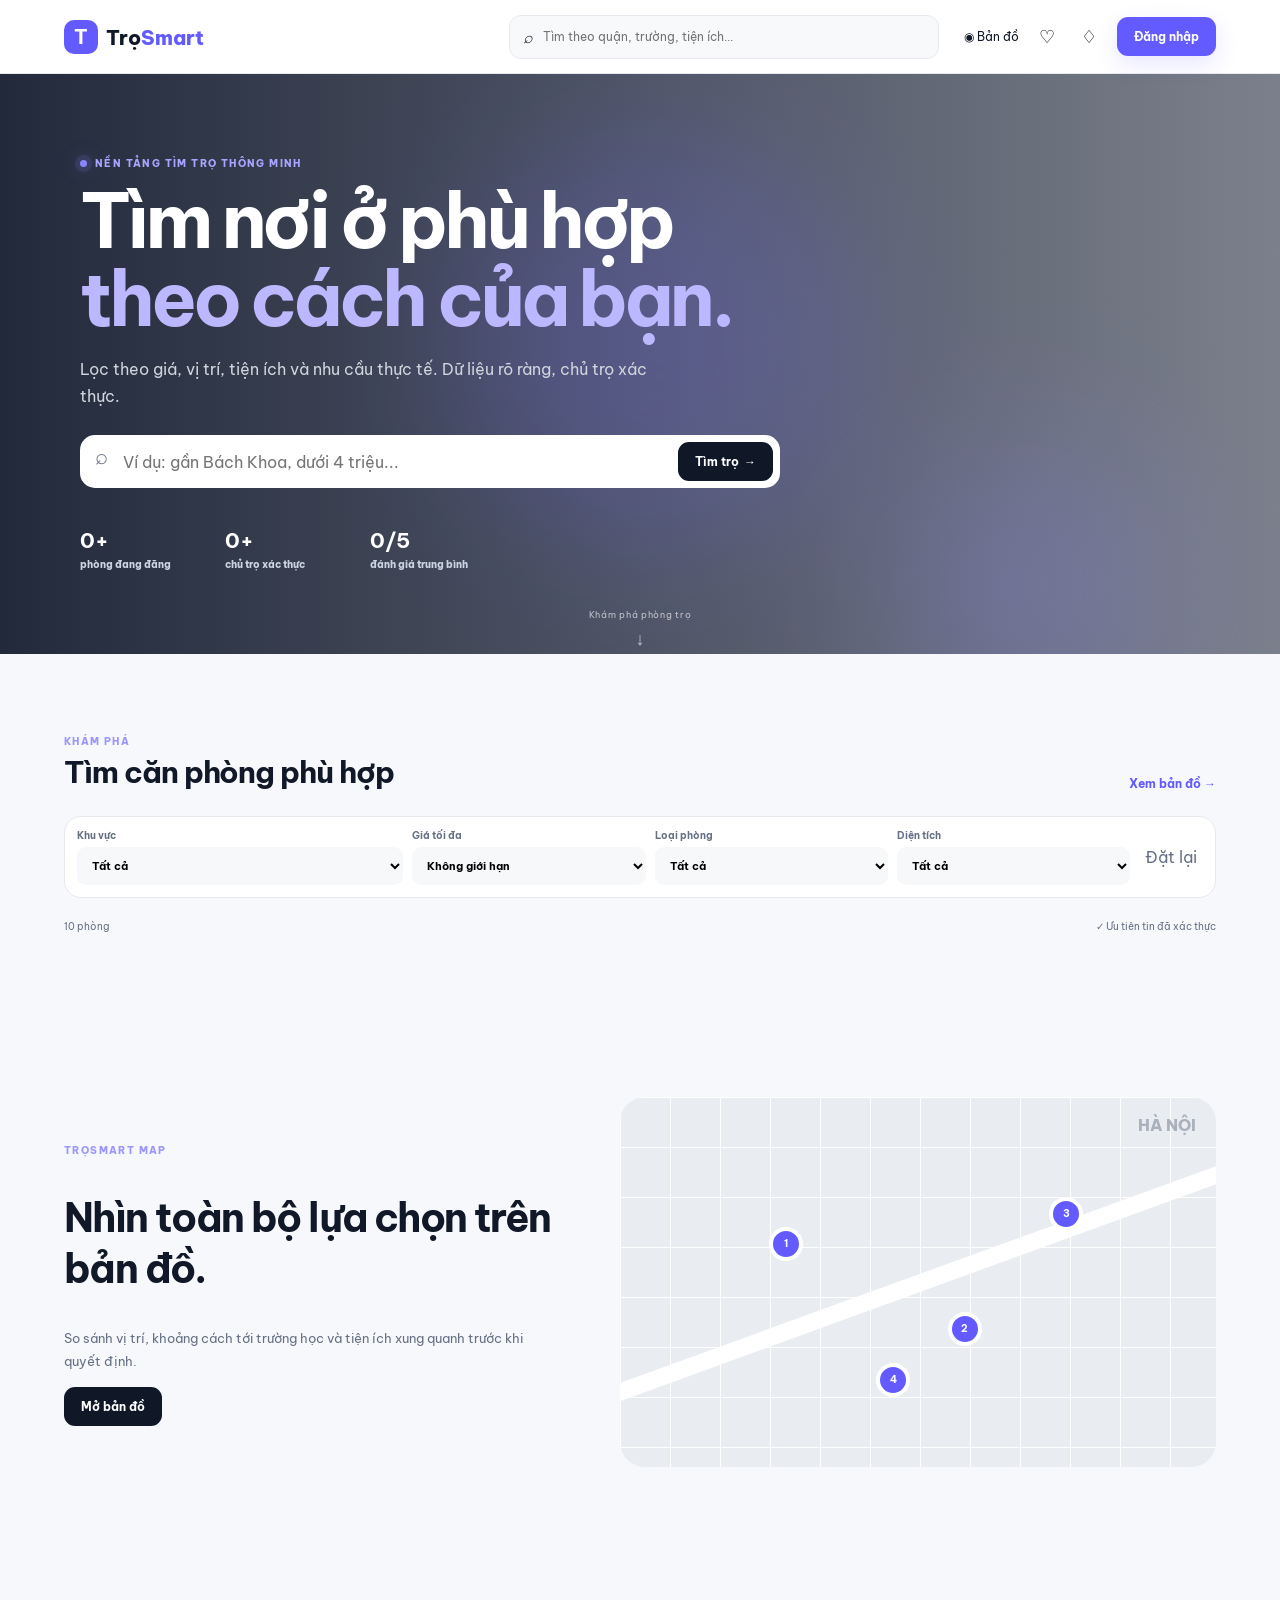
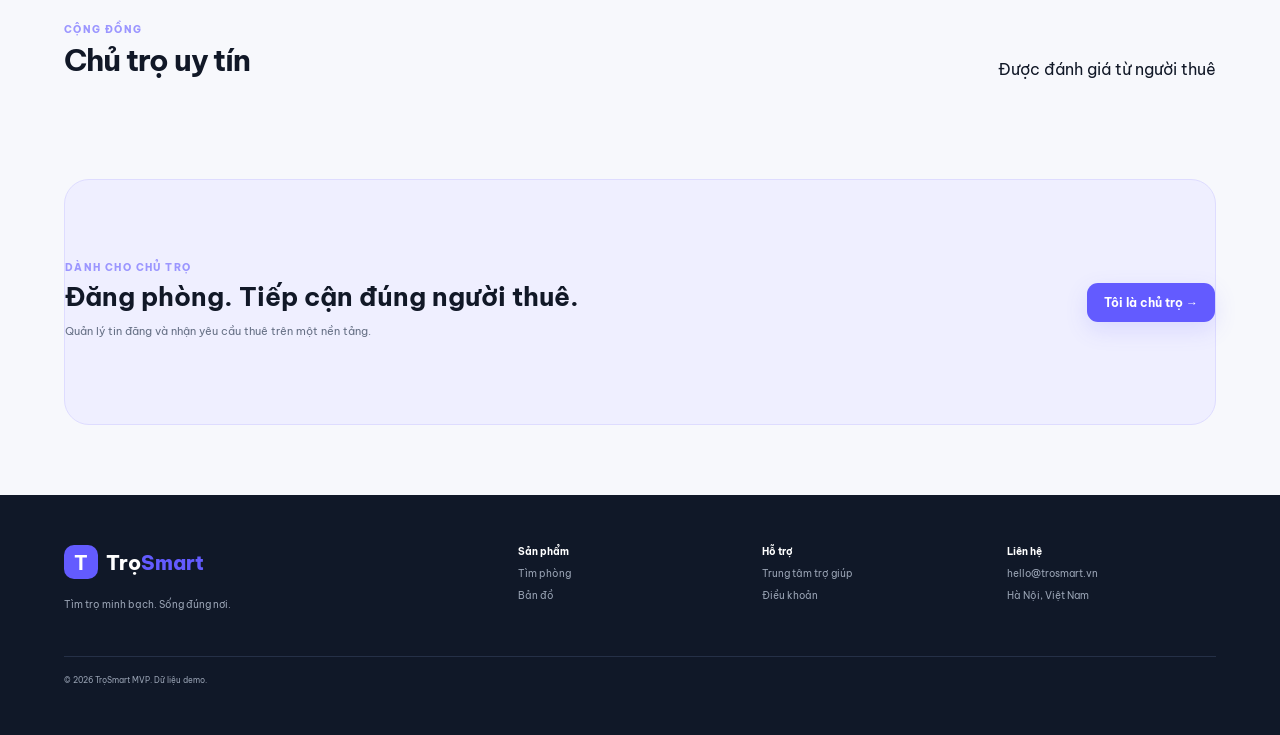
==== frontend/index.html @ 9599564f "update phase 7" ====
<!doctype html>
<html lang="vi">

<head>
    <meta charset="utf-8">
    <meta name="viewport" content="width=device-width,initial-scale=1">
    <title>TrọSmart — Tìm trọ thông minh</title>
    <link rel="preconnect" href="https://fonts.googleapis.com">
    <link rel="preconnect" href="https://fonts.gstatic.com" crossorigin>
    <link href="https://fonts.googleapis.com/css2?family=Be+Vietnam+Pro:wght@400;500;600;700;800&display=swap"
        rel="stylesheet">
    <link rel="stylesheet" href="assets/css/style.css">
</head>

<body data-page="home">
    <header class="nav"><a class="brand" href="index.html"><b>T</b>Trọ<span>Smart</span></a>
        <div class="search"><i>⌕</i><input id="search" placeholder="Tìm theo quận, trường, tiện ích..."></div>
        <nav><a href="pages/map.html">◉ Bản đồ</a><button id="saved">♡</button><button id="notice">♢<em></em></button><a
                class="btn primary" href="pages/login.html">Đăng nhập</a></nav>
    </header>
    <section class="hero">
    <!-- Ánh sáng chuyển động -->
    <div class="hero-glow glow-1"></div>
    <div class="hero-glow glow-2"></div>

    <div class="hero-inner">

        <div class="hero-eyebrow">
            <span class="eyebrow-dot"></span>
            NỀN TẢNG TÌM TRỌ THÔNG MINH
        </div>

        <h1>
            Tìm nơi ở phù hợp
            <br>
            <span>theo cách của bạn.</span>
        </h1>

        <p class="hero-description">
            Lọc theo giá, vị trí, tiện ích và nhu cầu thực tế.
            Dữ liệu rõ ràng, chủ trọ xác thực.
        </p>

        <div class="hero-search">
            <span class="search-icon">⌕</span>

            <input
                id="heroSearch"
                placeholder="Ví dụ: gần Bách Khoa, dưới 4 triệu..."
                autocomplete="off"
            >

            <button class="btn dark" id="find">
                Tìm trọ
                <span class="search-arrow">→</span>
            </button>
        </div>

        <div class="stats">

            <div class="stat-item">
                <b>
                    <span class="counter" data-target="1200">0</span>+
                </b>
                <small>phòng đang đăng</small>
            </div>

            <div class="stat-item">
                <b>
                    <span class="counter" data-target="350">0</span>+
                </b>
                <small>chủ trọ xác thực</small>
            </div>

            <div class="stat-item">
                <b>
                    <span class="counter" data-target="4.8" data-decimal="true">0</span>/5
                </b>
                <small>đánh giá trung bình</small>
            </div>

        </div>

        <button class="hero-scroll" id="heroScroll">
            <span>Khám phá phòng trọ</span>
            <i>↓</i>
        </button>

    </div>
</section>
    <main>
        <section class="section" id="listings">
            <div class="heading">
                <div><small>KHÁM PHÁ</small>
                    <h2>Tìm căn phòng phù hợp</h2>
                </div><a href="pages/map.html">Xem bản đồ →</a>
            </div>
            <div class="filters"><label>Khu vực<select id="district"><option value="">Tất cả</option></select></label><label>Giá tối đa<select id="price"><option value="">Không giới hạn</option></select></label><label>Loại phòng<select id="type"><option value="">Tất cả</option></select></label><label>Diện tích<select id="area"><option value="">Tất cả</option></select></label><button id="reset">Đặt lại</button></div>
            <div class="meta"><span id="count">10 phòng</span><span>✓ Ưu tiên tin đã xác thực</span></div>
            <div class="grid" id="rooms"></div><div class="load-more-wrap" id="loadMoreWrap" hidden><button class="btn outline load-more" id="loadMore">Xem thêm phòng →</button></div>
        </section>
        <section class="section map-band">
            <div><small>TRỌSMART MAP</small>
                <h2>Nhìn toàn bộ lựa chọn trên bản đồ.</h2>
                <p>So sánh vị trí, khoảng cách tới trường học và tiện ích xung quanh trước khi quyết định.</p><a
                    class="btn dark" href="pages/map.html">Mở bản đồ</a>
            </div>
            <div class="fake-map"><span>HÀ NỘI</span><b style="left:25%;top:35%">1</b><b
                    style="left:55%;top:58%">2</b><b style="left:72%;top:27%">3</b><b style="left:43%;top:72%">4</b>
            </div>
        </section>
        <section class="section">
            <div class="heading">
                <div><small>CỘNG ĐỒNG</small>
                    <h2>Chủ trọ uy tín</h2>
                </div><span>Được đánh giá từ người thuê</span>
            </div>
            <div class="landlords" id="landlords"></div>
        </section>
        <section class="section cta">
            <div><small>DÀNH CHO CHỦ TRỌ</small>
                <h2>Đăng phòng. Tiếp cận đúng người thuê.</h2>
                <p>Quản lý tin đăng và nhận yêu cầu thuê trên một nền tảng.</p>
            </div><a class="btn primary" href="pages/login.html?role=landlord">Tôi là chủ trọ →</a>
        </section>
    </main>
    <footer>
        <div><a class="brand" href="index.html"><b>T</b>Trọ<span>Smart</span></a>
            <p>Tìm trọ minh bạch. Sống đúng nơi.</p>
        </div>
        <div><strong>Sản phẩm</strong><a href="#listings">Tìm phòng</a><a href="pages/map.html">Bản đồ</a></div>
        <div><strong>Hỗ trợ</strong><a href="#">Trung tâm trợ giúp</a><a href="#">Điều khoản</a></div>
        <div><strong>Liên hệ</strong><span>hello@trosmart.vn</span><span>Hà Nội, Việt Nam</span></div><small>© 2026
            TrọSmart MVP. Dữ liệu demo.</small>
    </footer>
    <div id="toast"></div>
    <script src="assets/js/core/api.js"></script>
    <script src="assets/js/core/session.js"></script>
    <script src="assets/js/features/filters.js"></script>
    <script src="assets/js/features/home.js"></script>
</body>

</html>
---- frontend/assets/css/style.css ----
:root {
    --p: #635bff;
    --dark: #101828;
    --bg: #f7f8fc;
    --muted: #667085;
    --line: #e7e9ef
}

* {
    box-sizing: border-box
}

body {
    margin: 0;
    font-family: "Be Vietnam Pro", sans-serif;
    background: var(--bg);
    color: #111827
}

a {
    text-decoration: none;
    color: inherit
}

button,
input,
select {
    font: inherit
}

.nav {
    height: 74px;
    background: #fff;
    border-bottom: 1px solid var(--line);
    display: flex;
    align-items: center;
    gap: 25px;
    padding: 0 5%;
    position: sticky;
    top: 0;
    z-index: 10
}

.brand {
    font-size: 20px;
    font-weight: 800;
    white-space: nowrap
}

.brand b {
    display: inline-grid;
    place-items: center;
    width: 34px;
    height: 34px;
    background: var(--p);
    color: #fff;
    border-radius: 10px;
    margin-right: 8px
}

.brand span {
    color: var(--p)
}

.search {
    display: flex;
    align-items: center;
    gap: 8px;
    background: #f8f9fb;
    border: 1px solid var(--line);
    border-radius: 12px;
    padding: 0 13px;
    height: 44px;
    flex: 1;
    max-width: 430px;
    margin-left: auto
}

.search input {
    border: 0;
    outline: 0;
    background: transparent;
    width: 100%;
    font-size: 12px
}

.nav nav {
    display: flex;
    align-items: center;
    gap: 14px;
    font-size: 12px
}

.nav nav button {
    border: 0;
    background: none;
    font-size: 18px
}

.btn {
    display: inline-flex;
    align-items: center;
    justify-content: center;
    border: 0;
    border-radius: 11px;
    padding: 12px 17px;
    font-weight: 700;
    font-size: 12px;
    cursor: pointer
}

.primary {
    background: var(--p);
    color: white;
    box-shadow: 0 8px 22px #635bff25
}

.dark {
    background: var(--dark);
    color: white
}

.outline {
    background: white;
    border: 1px solid var(--line)
}

.hero {
    min-height: 580px;
    background: linear-gradient(90deg, #0d1528e8, #0d152877), url('https://images.unsplash.com/photo-1493809842364-78817add7ffb?auto=format&fit=crop&w=2000&q=85') center/cover;
    color: #fff;
    display: flex;
    align-items: center
}

.hero-inner {
    width: min(1120px, 90%);
    margin: auto
}

.hero small,
.section small,
.auth small,
.dash small {
    font-size: 10px;
    font-weight: 800;
    letter-spacing: .14em;
    color: #9b96ff
}

.hero h1 {
    font-size: clamp(42px, 6vw, 75px);
    line-height: 1.04;
    letter-spacing: -.055em;
    margin: 12px 0 18px
}

.hero h1 span {
    color: #bcb8ff
}

.hero p {
    max-width: 610px;
    color: #d0d5dd;
    line-height: 1.7
}

.hero-search {
    background: white;
    border-radius: 15px;
    padding: 7px;
    display: flex;
    width: min(700px, 100%);
    margin-top: 25px
}

.hero-search input {
    border: 0;
    outline: 0;
    flex: 1;
    padding: 0 15px
}

.stats {
    display: flex;
    gap: 45px;
    margin-top: 40px
}

.stats b {
    font-size: 20px
}

.stats small {
    display: block;
    color: #cbd5e1;
    font-size: 10px;
    letter-spacing: 0;
    margin-top: 4px
}

.section {
    width: min(1180px, 90%);
    margin: auto;
    padding: 75px 0
}

.heading {
    display: flex;
    justify-content: space-between;
    align-items: end;
    margin-bottom: 25px
}

.heading h2 {
    margin: 4px 0 0;
    font-size: 30px;
    letter-spacing: -.035em
}

.heading>a {
    color: var(--p);
    font-size: 12px;
    font-weight: 700
}

.filters {
    display: grid;
    grid-template-columns: 1.4fr 1fr 1fr 1fr auto;
    gap: 9px;
    padding: 12px;
    background: white;
    border: 1px solid var(--line);
    border-radius: 17px
}

.filters label {
    font-size: 10px;
    color: var(--muted);
    font-weight: 700
}

.filters select {
    display: block;
    width: 100%;
    border: 0;
    background: #f7f8fa;
    border-radius: 9px;
    padding: 11px;
    margin-top: 5px;
    font-size: 11px
}

.filters>button {
    border: 0;
    background: none;
    color: var(--muted);
    cursor: pointer
}

.meta {
    display: flex;
    justify-content: space-between;
    font-size: 10px;
    color: var(--muted);
    margin: 22px 0 14px
}

.grid {
    display: grid;
    grid-template-columns: repeat(3, 1fr);
    gap: 18px
}

.card {
    background: #fff;
    border: 1px solid var(--line);
    border-radius: 18px;
    overflow: hidden
}

.card:hover {
    transform: translateY(-4px);
    box-shadow: 0 18px 50px #10182812
}

.photo {
    height: 215px;
    background-size: cover;
    background-position: center;
    position: relative
}

.verified {
    position: absolute;
    top: 12px;
    left: 12px;
    background: #ecfdf3;
    color: #027a48;
    padding: 6px 8px;
    border-radius: 20px;
    font-size: 9px;
    font-weight: 800
}

.save {
    position: absolute;
    top: 12px;
    right: 12px;
    border: 0;
    border-radius: 50%;
    width: 35px;
    height: 35px;
    background: #ffffffe8;
    cursor: pointer
}

.body {
    padding: 15px
}

.price {
    font-size: 18px;
    font-weight: 800
}

.price i {
    font-size: 10px;
    color: var(--muted);
    font-style: normal;
    font-weight: 500
}

.title {
    font-size: 13px;
    font-weight: 700;
    line-height: 1.5;
    margin: 7px 0
}

.meta2 {
    font-size: 10px;
    color: var(--muted)
}

.address {
    font-size: 10px;
    color: var(--muted);
    margin-top: 9px;
    white-space: nowrap;
    overflow: hidden;
    text-overflow: ellipsis
}

.tags {
    display: flex;
    flex-wrap: wrap;
    gap: 5px;
    margin-top: 10px
}

.tag {
    background: #f2f4f7;
    padding: 5px 7px;
    border-radius: 7px;
    font-size: 9px;
    color: #475467
}

.card-foot {
    border-top: 1px solid var(--line);
    margin-top: 12px;
    padding-top: 10px;
    display: flex;
    justify-content: space-between;
    align-items: center;
    font-size: 10px
}

.mini {
    display: flex;
    align-items: center;
    gap: 7px
}

.mini img {
    width: 27px;
    height: 27px;
    border-radius: 50%
}

.card-foot a {
    color: var(--p);
    font-weight: 700
}

.map-band {
    display: grid;
    grid-template-columns: 1fr 1.2fr;
    gap: 60px;
    align-items: center
}

.map-band h2 {
    font-size: 40px;
    letter-spacing: -.04em
}

.map-band p {
    color: var(--muted);
    line-height: 1.8;
    font-size: 13px
}

.fake-map {
    height: 370px;
    border-radius: 25px;
    background: #e9edf1;
    position: relative;
    overflow: hidden;
    background-image: linear-gradient(#fff 1px, transparent 1px), linear-gradient(90deg, #fff 1px, transparent 1px);
    background-size: 50px 50px
}

.fake-map:before {
    content: "";
    position: absolute;
    top: 48%;
    left: -10%;
    width: 120%;
    height: 17px;
    background: #fff;
    transform: rotate(-20deg)
}

.fake-map span {
    position: absolute;
    right: 20px;
    top: 18px;
    font-weight: 800;
    color: #aab1bd
}

.fake-map b {
    position: absolute;
    background: var(--p);
    color: #fff;
    border: 4px solid #fff;
    border-radius: 50%;
    width: 34px;
    height: 34px;
    text-align: center;
    padding-top: 6px;
    font-size: 10px
}

.landlords {
    display: grid;
    grid-template-columns: repeat(5, 1fr);
    gap: 13px
}

.landlord {
    background: white;
    border: 1px solid var(--line);
    border-radius: 17px;
    padding: 20px;
    text-align: center
}

.landlord img {
    width: 62px;
    height: 62px;
    border-radius: 50%
}

.landlord h3 {
    font-size: 12px;
    margin: 8px 0
}

.landlord p {
    font-size: 10px;
    color: var(--muted)
}

.cta {
    background: #efefff;
    border: 1px solid #dedcff;
    border-radius: 25px;
    display: flex;
    justify-content: space-between;
    align-items: center;
    margin-bottom: 70px
}

.cta h2 {
    margin: 5px 0;
    font-size: 26px
}

.cta p {
    font-size: 11px;
    color: var(--muted)
}

footer {
    background: #101828;
    color: #98a2b3;
    padding: 50px 5%;
    display: grid;
    grid-template-columns: 2fr 1fr 1fr 1fr;
    gap: 35px;
    font-size: 10px
}

footer>div {
    display: flex;
    flex-direction: column;
    gap: 9px
}

footer strong {
    color: #fff
}

footer .brand {
    color: #fff
}

footer>small {
    grid-column: 1/-1;
    border-top: 1px solid #253047;
    padding-top: 18px
}

.auth {
    min-height: 100vh;
    display: grid;
    grid-template-columns: 1.1fr .9fr;
    background: #fff
}

.auth-left {
    background: linear-gradient(135deg, #101828, #29264e);
    color: white;
    padding: 7vh 8vw;
    display: flex;
    flex-direction: column;
    justify-content: space-between
}

.light {
    color: white
}

.auth-left h1 {
    font-size: 55px;
    line-height: 1.05;
    letter-spacing: -.05em
}

.auth-left p {
    color: #cbd5e1;
    max-width: 450px;
    line-height: 1.7
}

.auth-left i {
    font-size: 11px;
    color: #98a2b3
}

.auth-right {
    display: grid;
    place-items: center;
    padding: 40px
}

.auth-box {
    width: min(440px, 100%)
}

.auth-box h2 {
    font-size: 28px
}

.auth-box>p,
.auth-box form>p {
    font-size: 11px;
    color: var(--muted)
}

.roles {
    display: grid;
    grid-template-columns: 1fr 1fr;
    gap: 12px;
    margin-top: 25px
}

.roles button {
    border: 1px solid var(--line);
    background: white;
    border-radius: 15px;
    padding: 20px;
    text-align: left;
    cursor: pointer
}

.roles button:hover {
    border-color: #aaa5ff;
    transform: translateY(-2px)
}

.roles b {
    display: block;
    color: var(--p);
    font-size: 23px
}

.roles strong,
.roles small {
    display: block
}

.roles small {
    font-size: 9px;
    color: var(--muted);
    margin-top: 5px
}

.auth form label {
    display: block;
    font-size: 10px;
    font-weight: 700;
    margin: 16px 0
}

.auth input {
    display: block;
    width: 100%;
    padding: 13px;
    border: 1px solid var(--line);
    border-radius: 10px;
    margin-top: 6px;
    outline: 0
}

.full {
    width: 100%;
    margin-top: 10px
}

.auth form>button:first-child {
    border: 0;
    background: none;
    color: var(--p);
    font-size: 10px;
    cursor: pointer
}

.auth aside {
    margin-top: 15px;
    background: #f7f8fa;
    padding: 10px;
    border-radius: 9px;
    font-size: 9px;
    color: var(--muted)
}

#toast {
    position: fixed;
    right: 20px;
    bottom: 20px;
    background: #101828;
    color: white;
    padding: 12px 15px;
    border-radius: 10px;
    font-size: 10px;
    opacity: 0;
    transform: translateY(8px);
    transition: .2s;
    z-index: 100
}

.dash {
    background: var(--bg);
    min-height: 100vh
}

.side {
    position: fixed;
    left: 0;
    top: 0;
    bottom: 0;
    width: 245px;
    background: #101828;
    color: #98a2b3;
    padding: 25px 18px;
    display: flex;
    flex-direction: column
}

.profile {
    display: flex;
    gap: 9px;
    align-items: center;
    border-bottom: 1px solid #253047;
    padding: 22px 5px
}

.profile>b {
    width: 36px;
    height: 36px;
    border-radius: 50%;
    background: var(--p);
    display: grid;
    place-items: center;
    color: #fff
}

.profile strong,
.profile small {
    display: block
}

.profile strong {
    font-size: 10px;
    color: #fff
}

.profile small {
    font-size: 8px;
    margin-top: 3px
}

.side nav {
    display: flex;
    flex-direction: column;
    gap: 4px;
    padding-top: 15px
}

.side nav button,
.side>button {
    border: 0;
    background: none;
    color: #98a2b3;
    text-align: left;
    padding: 11px;
    border-radius: 9px;
    cursor: pointer;
    font-size: 10px
}

.side nav button.active,
.side nav button:hover {
    background: #1d2637;
    color: #fff
}

.side>button {
    margin-top: auto;
    border: 1px solid #253047
}

.dash-main {
    margin-left: 245px;
    padding: 45px 5%;
}

.dash-main>header {
    display: flex;
    justify-content: space-between;
    align-items: end;
    margin-bottom: 30px
}

.dash-main h1 {
    font-size: 32px;
    margin: 5px 0
}

.dash-grid {
    display: grid;
    grid-template-columns: repeat(4, 1fr);
    gap: 13px
}

.stat {
    background: white;
    border: 1px solid var(--line);
    border-radius: 15px;
    padding: 18px
}

.stat small {
    color: var(--muted);
    font-size: 9px;
    letter-spacing: 0
}

.stat b {
    display: block;
    font-size: 24px;
    margin-top: 8px
}

.panel {
    background: #fff;
    border: 1px solid var(--line);
    border-radius: 16px;
    padding: 20px;
    margin-top: 16px
}

.panel h3 {
    font-size: 13px;
    margin: 0 0 14px
}

.item {
    display: flex;
    align-items: center;
    gap: 12px;
    padding: 12px 0;
    border-bottom: 1px solid var(--line);
    font-size: 10px
}

.item:last-child {
    border: 0
}

.item img {
    width: 58px;
    height: 45px;
    object-fit: cover;
    border-radius: 7px
}

.item div:nth-child(2) {
    flex: 1
}

.item strong,
.item span {
    display: block
}

.item span {
    color: var(--muted);
    font-size: 9px;
    margin-top: 4px
}

.item a {
    color: var(--p);
    font-weight: 700
}

.badge {
    padding: 5px 7px;
    border-radius: 15px;
    background: #ecfdf3;
    color: #027a48;
    font-size: 8px
}

.map-page {
    height: calc(100vh - 74px);
    display: grid;
    grid-template-columns: 370px 1fr
}

.map-page>aside {
    background: #fff;
    border-right: 1px solid var(--line);
    padding: 25px;
    overflow: auto
}

.map-page select {
    width: 100%;
    padding: 11px;
    border: 1px solid var(--line);
    border-radius: 10px;
    margin-bottom: 12px
}

.map-item {
    padding: 12px;
    border: 1px solid var(--line);
    border-radius: 12px;
    margin-bottom: 8px;
    cursor: pointer
}

.map-item:hover,
.map-item.active {
    border-color: #aaa5ff;
    background: #f8f7ff
}

.map-item strong {
    font-size: 10px
}

.map-item small {
    display: block;
    color: var(--muted);
    margin-top: 4px
}

.map-item b {
    display: block;
    margin-top: 5px;
    font-size: 10px
}

#canvas {
    position: relative;
    overflow: hidden;
    background: #e7ebef;
    background-image: linear-gradient(#fff 1px, transparent 1px), linear-gradient(90deg, #fff 1px, transparent 1px);
    background-size: 70px 70px
}

#canvas:before {
    content: "";
    position: absolute;
    left: -10%;
    top: 43%;
    width: 120%;
    height: 22px;
    background: #fff;
    transform: rotate(-19deg)
}

#canvas>span {
    position: absolute;
    left: 43%;
    top: 12%;
    font-size: 28px;
    color: #b1b8c3;
    font-weight: 800
}

.marker {
    position: absolute;
    width: 38px;
    height: 38px;
    background: var(--p);
    border: 4px solid white;
    border-radius: 50% 50% 50% 0;
    transform: rotate(-45deg);
    box-shadow: 0 8px 20px #635bff33;
    cursor: pointer;
    z-index: 2
}

.marker b {
    display: block;
    transform: rotate(45deg);
    color: #fff;
    text-align: center;
    padding-top: 8px;
    font-size: 9px
}

.marker.active {
    background: #101828
}

.popup {
    position: absolute;
    background: white;
    padding: 10px;
    border-radius: 10px;
    box-shadow: 0 15px 40px #10182825;
    z-index: 5;
    font-size: 9px;
    min-width: 160px
}

.popup strong {
    display: block;
    margin-bottom: 4px
}

.detail {
    width: min(1180px, 90%);
    margin: 35px auto 70px
}

.detail-top {
    display: grid;
    grid-template-columns: 1.3fr .7fr;
    gap: 18px
}

.detail-img {
    height: 480px;
    border-radius: 22px;
    background-size: cover;
    background-position: center
}

.summary,
.box {
    background: #fff;
    border: 1px solid var(--line);
    border-radius: 20px;
    padding: 25px
}

.summary h1 {
    font-size: 30px;
    line-height: 1.15
}

.bigprice {
    font-size: 26px;
    font-weight: 800;
    margin: 20px 0
}

.bigprice small {
    font-size: 10px;
    color: var(--muted)
}

.detail-grid {
    display: grid;
    grid-template-columns: 1.3fr .7fr;
    gap: 18px;
    margin-top: 18px
}

.box {
    margin-bottom: 18px
}

.box h3 {
    font-size: 13px
}

.box p {
    font-size: 11px;
    line-height: 1.8;
    color: #475467
}

.amenities {
    display: grid;
    grid-template-columns: 1fr 1fr;
    gap: 8px
}

.amenity {
    font-size: 10px;
    background: #f7f8fa;
    padding: 10px;
    border-radius: 8px
}

.landlord-profile {
    display: flex;
    gap: 10px;
    align-items: center
}

.landlord-profile img {
    width: 50px;
    height: 50px;
    border-radius: 50%
}

.landlord-profile strong {
    font-size: 11px
}

.landlord-profile small {
    display: block;
    color: var(--muted);
    margin-top: 4px
}

@media(max-width:900px) {
    .nav {
        padding: 0 3%;
    }

    .nav .search {
        display: none
    }

    .hero-inner {
        width: 90%
    }

    .grid {
        grid-template-columns: repeat(2, 1fr)
    }

    .landlords {
        grid-template-columns: repeat(2, 1fr)
    }

    .filters {
        grid-template-columns: 1fr 1fr
    }

    .map-band,
    .detail-top,
    .detail-grid {
        grid-template-columns: 1fr
    }

    .auth {
        grid-template-columns: 1fr
    }

    .auth-left {
        display: none
    }

    .side {
        display: none
    }

    .dash-main {
        margin-left: 0
    }

    .dash-grid {
        grid-template-columns: 1fr 1fr
    }

    .map-page {
        grid-template-columns: 1fr
    }

    .map-page>aside {
        height: 45vh
    }

    .map-page>#canvas {
        height: 55vh
    }
}

@media(max-width:600px) {
    .nav nav a:not(.btn) {
        display: none
    }

    .hero {
        min-height: 650px
    }

    .stats {
        gap: 15px
    }

    .stats b {
        font-size: 15px
    }

    .grid,
    .landlords,
    .roles {
        grid-template-columns: 1fr
    }

    .filters {
        grid-template-columns: 1fr
    }

    .section {
        padding: 55px 0
    }

    .cta {
        display: block
    }

    .cta .btn {
        margin-top: 18px
    }

    .dash-main>header .btn {
        display: none
    }

    .detail-img {
        height: 300px
    }

    .amenities {
        grid-template-columns: 1fr
    }
}
/* =========================================================
   HERO ENHANCEMENT
   ========================================================= */

/* Hero */
.hero {
    position: relative;
    overflow: hidden;
    isolation: isolate;
    min-height: 580px;

    background:
        linear-gradient(
            90deg,
            rgba(13, 21, 40, 0.91),
            rgba(13, 21, 40, 0.53)
        ),
        url('https://images.unsplash.com/photo-1493809842364-78817add7ffb?auto=format&fit=crop&w=2000&q=85')
        center / cover;

    animation: heroBackgroundZoom 18s ease-in-out infinite alternate;
}

/* Zoom ảnh nền rất chậm */
@keyframes heroBackgroundZoom {
    0% {
        background-size: 100% auto;
    }

    100% {
        background-size: 107% auto;
    }
}


/* ---------------------------------------------------------
   LIGHT GLOW
   --------------------------------------------------------- */

.hero-glow {
    position: absolute;
    border-radius: 50%;
    pointer-events: none;
    z-index: -1;

    filter: blur(80px);
    opacity: 0.22;

    background: #756cff;
}

.glow-1 {
    width: 420px;
    height: 420px;
    left: 35%;
    top: 10%;

    animation: glowMove1 10s ease-in-out infinite alternate;
}

.glow-2 {
    width: 300px;
    height: 300px;
    right: 8%;
    bottom: -80px;

    background: #8f89ff;

    animation: glowMove2 13s ease-in-out infinite alternate;
}

@keyframes glowMove1 {
    from {
        transform: translate3d(-30px, 10px, 0);
    }

    to {
        transform: translate3d(70px, -30px, 0);
    }
}

@keyframes glowMove2 {
    from {
        transform: translate3d(30px, 20px, 0);
    }

    to {
        transform: translate3d(-50px, -40px, 0);
    }
}


/* ---------------------------------------------------------
   HERO CONTENT ANIMATION
   --------------------------------------------------------- */

.hero-inner {
    position: relative;
    z-index: 2;
}

.hero-eyebrow {
    display: flex;
    align-items: center;
    gap: 8px;

    font-size: 10px;
    font-weight: 800;
    letter-spacing: 0.14em;
    color: #a9a4ff;

    opacity: 0;
    animation: heroFadeUp 0.7s ease forwards;
}

.eyebrow-dot {
    width: 7px;
    height: 7px;
    border-radius: 50%;
    background: #8b85ff;

    box-shadow:
        0 0 0 5px rgba(139, 133, 255, 0.12),
        0 0 18px rgba(139, 133, 255, 0.8);

    animation: dotPulse 2s ease-in-out infinite;
}

@keyframes dotPulse {
    0%,
    100% {
        opacity: 0.7;
        transform: scale(1);
    }

    50% {
        opacity: 1;
        transform: scale(1.2);
    }
}


.hero h1 {
    opacity: 0;
    transform: translateY(25px);

    animation:
        heroFadeUp 0.8s 0.12s ease forwards;
}

.hero-description {
    opacity: 0;
    transform: translateY(18px);

    animation:
        heroFadeUp 0.8s 0.25s ease forwards;
}


@keyframes heroFadeUp {
    to {
        opacity: 1;
        transform: translateY(0);
    }
}


/* ---------------------------------------------------------
   SEARCH BOX
   --------------------------------------------------------- */

.hero-search {
    position: relative;

    opacity: 0;
    transform: translateY(20px);

    animation:
        heroFadeUp 0.8s 0.4s ease forwards;

    transition:
        box-shadow 0.3s ease,
        transform 0.3s ease;
}

.hero-search:focus-within {
    transform: translateY(-2px);

    box-shadow:
        0 0 0 4px rgba(99, 91, 255, 0.15),
        0 20px 50px rgba(0, 0, 0, 0.22);
}

.hero-search input {
    transition: color 0.2s ease;
}

.hero-search input:focus {
    color: #111827;
}

.search-icon {
    color: #667085;
    font-size: 22px;
    margin-left: 8px;
    transition: transform 0.25s ease;
}

.hero-search:focus-within .search-icon {
    transform: scale(1.15);
    color: var(--p);
}

.search-arrow {
    display: inline-block;
    margin-left: 5px;

    transition:
        transform 0.25s ease;
}

#find:hover .search-arrow {
    transform: translateX(4px);
}

#find {
    transition:
        transform 0.25s ease,
        box-shadow 0.25s ease;
}

#find:hover {
    transform: translateY(-1px);

    box-shadow:
        0 8px 25px rgba(16, 24, 40, 0.25);
}


/* ---------------------------------------------------------
   STATS
   --------------------------------------------------------- */

.stats {
    opacity: 0;

    animation:
        heroFadeUp 0.8s 0.55s ease forwards;
}

.stat-item {
    display: flex;
    flex-direction: column;
    min-width: 100px;
}

.stat-item b {
    display: block;
    font-size: 21px;
    line-height: 1.2;
}

.stat-item small {
    display: block;
    color: #cbd5e1;
    font-size: 10px;
    letter-spacing: 0;
    margin-top: 5px;
}

.counter {
    font-variant-numeric: tabular-nums;
}


/* ---------------------------------------------------------
   SCROLL INDICATOR
   --------------------------------------------------------- */

.hero-scroll {
    position: absolute;

    left: 50%;
    bottom: -80px;

    transform: translateX(-50%);

    display: flex;
    flex-direction: column;
    align-items: center;
    gap: 7px;

    border: 0;
    background: transparent;

    color: rgba(255, 255, 255, 0.65);

    cursor: pointer;

    opacity: 0;

    animation:
        heroScrollAppear 1s 1.2s ease forwards;
}

.hero-scroll span {
    font-size: 9px;
    letter-spacing: 0.08em;
}

.hero-scroll i {
    font-size: 18px;
    font-style: normal;

    animation: scrollBounce 1.6s ease-in-out infinite;
}

.hero-scroll:hover {
    color: white;
}

@keyframes heroScrollAppear {
    to {
        opacity: 1;
    }
}

@keyframes scrollBounce {
    0%,
    100% {
        transform: translateY(0);
    }

    50% {
        transform: translateY(6px);
    }
}


/* ---------------------------------------------------------
   MOBILE
   --------------------------------------------------------- */

@media (max-width: 600px) {

    .hero {
        animation: none;
    }

    .hero-glow {
        filter: blur(60px);
        opacity: 0.16;
    }

    .hero-scroll {
        display: none;
    }

    .stats {
        gap: 18px;
    }

    .stat-item {
        min-width: 0;
    }

    .stat-item b {
        font-size: 16px;
    }

    .stat-item small {
        font-size: 9px;
    }

    .hero-search {
        height: 58px;
    }

    .hero-search input {
        min-width: 0;
    }

    .search-icon {
        display: none;
    }
}


/* ---------------------------------------------------------
   ACCESSIBILITY
   --------------------------------------------------------- */

@media (prefers-reduced-motion: reduce) {

    .hero,
    .hero-glow,
    .hero-eyebrow,
    .hero h1,
    .hero-description,
    .hero-search,
    .stats,
    .hero-scroll,
    .eyebrow-dot {
        animation: none !important;
        transition: none !important;
    }

    .hero h1,
    .hero-description,
    .hero-search,
    .stats,
    .hero-eyebrow,
    .hero-scroll {
        opacity: 1;
        transform: none;
    }
}
/* =========================================================
   TROSMART MAP — SEARCH + FILTER
   ========================================================= */

.map-page {
    height: calc(100vh - 74px);
    display: grid;
    grid-template-columns: 410px minmax(0, 1fr);
    overflow: hidden;
}


/* =========================================================
   SIDEBAR
   ========================================================= */

.map-sidebar {
    background: #fff;
    border-right: 1px solid var(--line);
    padding: 24px 20px 20px;
    overflow-y: auto;
    overflow-x: hidden;
    scrollbar-width: thin;
}


.map-sidebar::-webkit-scrollbar {
    width: 6px;
}


.map-sidebar::-webkit-scrollbar-thumb {
    background: #d5d7dc;
    border-radius: 20px;
}


/* =========================================================
   HEADING
   ========================================================= */

.map-heading {
    margin-bottom: 18px;
}


.map-heading small {
    display: block;

    color: #171b2e;

    font-size: 11px;
    font-weight: 700;

    letter-spacing: .04em;

    margin-bottom: 7px;
}


.map-heading h2 {
    margin: 0;

    color: #151a2d;

    font-size: 28px;
    line-height: 1.15;
    letter-spacing: -.03em;
}


.map-heading-description {
    margin: 8px 0 0;

    color: var(--muted);

    font-size: 11px;
    line-height: 1.5;
}


/* =========================================================
   SEARCH
   ========================================================= */

.map-search-box {
    position: relative;

    display: flex;
    align-items: center;

    height: 48px;

    background: #f8f9fb;

    border: 1px solid #e2e5eb;

    border-radius: 12px;

    margin-bottom: 20px;

    transition:
        border-color .2s ease,
        box-shadow .2s ease,
        background .2s ease;
}


.map-search-box:focus-within {
    background: #fff;

    border-color: #8d87ff;

    box-shadow:
        0 0 0 4px rgba(99, 91, 255, .08);
}


.map-search-icon {
    margin-left: 14px;

    color: #667085;

    font-size: 20px;

    line-height: 1;
}


.map-search-box input {
    flex: 1;

    min-width: 0;

    height: 100%;

    padding: 0 12px;

    border: 0;
    outline: 0;

    background: transparent;

    color: #101828;

    font-family: inherit;
    font-size: 12px;
}


.map-search-box input::placeholder {
    color: #98a2b3;
}


.map-search-clear {
    width: 30px;
    height: 30px;

    margin-right: 8px;

    border: 0;

    background: transparent;

    color: #98a2b3;

    font-size: 20px;

    cursor: pointer;

    opacity: .7;
}


.map-search-clear:hover {
    color: #344054;
    opacity: 1;
}


/* =========================================================
   FILTER HEADER
   ========================================================= */

.map-filter-header {
    display: flex;

    align-items: center;
    justify-content: space-between;

    margin-bottom: 10px;
}


.map-filter-header strong {
    font-size: 12px;
    color: #101828;
}


.map-filter-header button {
    border: 0;

    background: transparent;

    color: var(--p);

    font-family: inherit;

    font-size: 10px;
    font-weight: 700;

    cursor: pointer;
}


.map-filter-header button:hover {
    text-decoration: underline;
}


/* =========================================================
   FILTER GRID
   ========================================================= */

.map-filters {
    display: grid;

    grid-template-columns: 1fr 1fr;

    gap: 9px;

    padding-bottom: 18px;

    border-bottom: 1px solid var(--line);

    margin-bottom: 15px;
}


.map-filter {
    min-width: 0;
}


.map-filter label {
    display: block;

    margin-bottom: 5px;

    color: #667085;

    font-size: 9px;
    font-weight: 600;
}


.map-filter select {
    width: 100%;

    height: 40px;

    padding: 0 9px;

    margin: 0 !important;

    border: 1px solid #e1e4ea;

    border-radius: 9px;

    outline: 0;

    background: #fff;

    color: #344054;

    font-family: inherit;

    font-size: 10px;

    cursor: pointer;

    transition:
        border-color .2s ease,
        box-shadow .2s ease;
}


.map-filter select:hover {
    border-color: #c8cbd4;
}


.map-filter select:focus {
    border-color: #8d87ff;

    box-shadow:
        0 0 0 3px rgba(99, 91, 255, .07);
}


/* =========================================================
   RESULT HEADER
   ========================================================= */

.map-result-header {
    display: flex;

    align-items: center;
    justify-content: space-between;

    margin-bottom: 11px;
}


.map-result-header > div {
    display: flex;
    align-items: baseline;
    gap: 4px;
}


.map-result-header strong {
    color: #101828;

    font-size: 12px;
}


.map-result-header span {
    color: #667085;

    font-size: 10px;
}


.map-active-filter {
    max-width: 190px;

    overflow: hidden;

    padding: 5px 8px;

    background: #f4f3ff;

    border-radius: 20px;

    color: var(--p) !important;

    font-size: 8px !important;
    font-weight: 700;

    text-overflow: ellipsis;

    white-space: nowrap;
}


/* =========================================================
   ROOM LIST
   ========================================================= */

.map-list {
    display: flex;

    flex-direction: column;

    gap: 8px;
}


.map-item {
    position: relative;

    display: flex;

    gap: 10px;

    padding: 12px;

    border: 1px solid var(--line);

    border-radius: 12px;

    background: #fff;

    cursor: pointer;

    transition:
        border-color .2s ease,
        background .2s ease,
        transform .2s ease,
        box-shadow .2s ease;
}


.map-item:hover {
    transform: translateY(-1px);

    border-color: #aaa5ff;

    background: #fbfaff;

    box-shadow:
        0 7px 20px rgba(16, 24, 40, .06);
}


.map-item.active {
    border-color: #756eff;

    background: #f8f7ff;

    box-shadow:
        0 8px 25px rgba(99, 91, 255, .10);
}


.map-item-number {
    flex: 0 0 25px;

    width: 25px;
    height: 25px;

    display: flex;

    align-items: center;
    justify-content: center;

    margin-top: 1px;

    border-radius: 50%;

    background: #eeedff;

    color: var(--p);

    font-size: 9px;
    font-weight: 800;
}


.map-item-content {
    min-width: 0;
    flex: 1;
}


.map-item strong {
    display: block;

    color: #101828;

    font-size: 10px;
    line-height: 1.45;
}


.map-item small {
    display: block;

    margin-top: 5px;

    color: var(--muted);

    font-size: 9px;
    line-height: 1.45;
}


.map-item-bottom {
    display: flex;

    align-items: center;
    justify-content: space-between;

    gap: 6px;

    margin-top: 7px;
}


.map-item-bottom b {
    display: block;

    color: #111827;

    font-size: 10px;
}


.map-item-bottom b span {
    color: #98a2b3;

    font-size: 8px;
    font-weight: 500;
}


.map-verified {
    padding: 3px 6px;

    border-radius: 20px;

    background: #ecfdf3;

    color: #027a48 !important;

    font-size: 7px !important;
    font-weight: 700;
}


/* =========================================================
   MAP CANVAS
   ========================================================= */

.map-canvas {
    position: relative;

    overflow: hidden;

    background-color: #e7ebef;

    background-image:
        linear-gradient(
            #fff 1px,
            transparent 1px
        ),
        linear-gradient(
            90deg,
            #fff 1px,
            transparent 1px
        );

    background-size: 70px 70px;

    transform-origin: center;

    transition: transform .25s ease;

    transform:
        scale(var(--map-zoom, 1));
}


/* =========================================================
   MAP LABEL
   ========================================================= */

.map-label {
    position: absolute;

    left: 43%;
    top: 12%;

    color: #b1b8c3;

    font-size: 28px;

    font-weight: 800;

    pointer-events: none;
}


/* =========================================================
   ROADS
   ========================================================= */

.map-road {
    position: absolute;

    height: 22px;

    background: #fff;

    pointer-events: none;
}


.road-1 {
    left: -10%;
    top: 43%;

    width: 120%;

    transform: rotate(-19deg);
}


.road-2 {
    left: 18%;
    top: -20%;

    width: 13px;
    height: 150%;

    transform: rotate(24deg);

    opacity: .7;
}


.road-3 {
    left: 64%;
    top: -20%;

    width: 9px;
    height: 150%;

    transform: rotate(-13deg);

    opacity: .5;
}


/* =========================================================
   MARKER
   ========================================================= */

.marker {
    position: absolute;

    width: 42px;
    height: 42px;

    padding: 0;

    border: 4px solid #fff;

    border-radius: 50% 50% 50% 0;

    background: var(--p);

    transform:
        translate(-50%, -50%)
        rotate(-45deg);

    box-shadow:
        0 8px 22px rgba(99, 91, 255, .25);

    cursor: pointer;

    z-index: 5;

    transition:
        transform .2s ease,
        box-shadow .2s ease;
}


.marker span {
    display: flex;

    align-items: center;
    justify-content: center;

    width: 100%;
    height: 100%;

    color: #fff;

    font-size: 9px;
    font-weight: 800;

    transform: rotate(45deg);
}


.marker:hover,
.marker.active {
    transform:
        translate(-50%, -50%)
        rotate(-45deg)
        scale(1.18);

    box-shadow:
        0 10px 30px rgba(99, 91, 255, .4);

    z-index: 20;
}


/* =========================================================
   POPUP
   ========================================================= */

.popup {
    position: absolute;

    width: 230px;

    overflow: hidden;

    background: #fff;

    border: 1px solid rgba(16, 24, 40, .08);

    border-radius: 14px;

    box-shadow:
        0 18px 45px rgba(16, 24, 40, .18);

    z-index: 30;

    animation:
        mapPopupIn .2s ease-out;
}


@keyframes mapPopupIn {

    from {
        opacity: 0;
        transform: translateY(6px) scale(.97);
    }

    to {
        opacity: 1;
        transform: translateY(0) scale(1);
    }

}


.popup-close {
    position: absolute;

    right: 8px;
    top: 8px;

    z-index: 2;

    width: 25px;
    height: 25px;

    border: 0;

    border-radius: 50%;

    background: rgba(255,255,255,.92);

    color: #344054;

    font-size: 17px;

    cursor: pointer;
}


.popup-image {
    width: 100%;
    height: 105px;

    overflow: hidden;

    background: #f2f4f7;
}


.popup-image img {
    width: 100%;
    height: 100%;

    object-fit: cover;
}


.popup-body {
    padding: 11px;
}


.popup-body strong {
    display: block;

    padding-right: 15px;

    color: #101828;

    font-size: 10px;

    line-height: 1.4;
}


.popup-location {
    display: block;

    margin-top: 5px;

    color: #667085;

    font-size: 8px;
}


.popup-body > b {
    display: block;

    margin-top: 7px;

    color: #111827;

    font-size: 10px;
}


.popup-body > b small {
    color: #98a2b3;

    font-size: 8px;
    font-weight: 500;
}


.popup-link {
    display: inline-block;

    margin-top: 8px;

    color: var(--p);

    font-size: 9px;
    font-weight: 700;

    text-decoration: none;
}


.popup-link:hover {
    text-decoration: underline;
}


/* =========================================================
   EMPTY STATE
   ========================================================= */

.map-empty {
    position: absolute;

    left: 50%;
    top: 50%;

    display: flex;

    flex-direction: column;

    align-items: center;

    gap: 5px;

    padding: 25px 30px;

    border-radius: 16px;

    background: rgba(255,255,255,.94);

    box-shadow:
        0 15px 40px rgba(16,24,40,.12);

    transform: translate(-50%, -50%);

    text-align: center;

    z-index: 50;
}


.map-empty-icon {
    width: 38px;
    height: 38px;

    display: flex;

    align-items: center;
    justify-content: center;

    margin-bottom: 5px;

    border-radius: 50%;

    background: #f0efff;

    color: var(--p);

    font-size: 18px;
}


.map-empty strong {
    color: #101828;

    font-size: 12px;
}


.map-empty span {
    color: #667085;

    font-size: 9px;
}


.map-empty button {
    margin-top: 7px;

    padding: 7px 12px;

    border: 0;

    border-radius: 7px;

    background: var(--p);

    color: #fff;

    font-family: inherit;

    font-size: 9px;
    font-weight: 700;

    cursor: pointer;
}


/* =========================================================
   MAP CONTROLS
   ========================================================= */

.map-controls {
    position: absolute;

    right: 18px;
    bottom: 18px;

    display: flex;

    flex-direction: column;

    overflow: hidden;

    border: 1px solid #d9dde5;

    border-radius: 10px;

    background: #fff;

    box-shadow:
        0 5px 18px rgba(16,24,40,.1);

    z-index: 20;
}


.map-controls button {
    width: 38px;
    height: 38px;

    border: 0;

    border-bottom: 1px solid #eaecf0;

    background: #fff;

    color: #344054;

    font-family: inherit;

    font-size: 20px;

    cursor: pointer;
}


.map-controls button:last-child {
    border-bottom: 0;
}


.map-controls button:hover {
    background: #f8f7ff;

    color: var(--p);
}


/* =========================================================
   ERROR
   ========================================================= */

.map-error {
    padding: 30px 10px;

    color: #b42318;

    text-align: center;

    font-size: 10px;
}


/* =========================================================
   RESPONSIVE
   ========================================================= */

@media (max-width: 900px) {

    .map-page {
        grid-template-columns: 1fr;
        grid-template-rows: auto 1fr;

        height: calc(100vh - 74px);
    }


    .map-sidebar {
        max-height: 48vh;

        border-right: 0;

        border-bottom: 1px solid var(--line);
    }


    .map-canvas {
        min-height: 52vh;
    }


    .map-navbar-search {
        display: none;
    }

}


@media (max-width: 600px) {

    .map-sidebar {
        padding: 18px 14px;
    }


    .map-heading h2 {
        font-size: 23px;
    }


    .map-filters {
        grid-template-columns: 1fr;
    }


    .map-page {
        height: calc(100vh - 68px);
    }


    .map-canvas {
        min-height: 50vh;
    }


    .popup {
        width: 210px;
    }

}
#canvas.leaflet-container{width:100%;height:100%;z-index:1;}


/* =========================================================
   MVP AUTH / ROLE NAV
   ========================================================= */
.auth-role-picker { margin-bottom: 24px; }
.auth-role-picker button.active {
    border-color: #111827;
    box-shadow: 0 0 0 2px rgba(17,24,39,.08);
}
.auth-heading { margin: 4px 0 18px; }
.auth-heading h2 { margin-bottom: 8px; }
.auth-hint { font-size: 12px; color: #667085; margin: -4px 0 14px; }
.auth-switch { margin-top: 18px; text-align: center; font-size: 13px; color: #667085; }
.auth-switch button { border: 0; background: transparent; padding: 0; font: inherit; font-weight: 700; cursor: pointer; color: #111827; }
.nav-user { font-size: 12px; color: #667085; white-space: nowrap; }
.nav-logout { border: 0; background: transparent; cursor: pointer; font: inherit; color: #111827; }

/* =========================================================
   MVP PHASE 3 — LANDLORD LISTING MANAGEMENT
   ========================================================= */
.listing-toolbar,
.panel-heading,
.listing-form-header,
.form-actions,
.listing-card-title,
.listing-actions {
    display: flex;
    align-items: center;
    justify-content: space-between;
    gap: 14px;
}

.listing-toolbar {
    margin-bottom: 22px;
}

.listing-toolbar h2,
.section-kicker,
.section-muted {
    margin: 0;
}

.section-kicker {
    font-size: 11px;
    font-weight: 800;
    letter-spacing: .08em;
    color: #667085;
}

.section-muted,
.listing-form-header p {
    color: #667085;
    font-size: 13px;
}

.listing-grid {
    display: grid;
    grid-template-columns: repeat(2, minmax(0, 1fr));
    gap: 18px;
}

.listing-card {
    overflow: hidden;
    background: #fff;
    border: 1px solid var(--line, #e4e7ec);
    border-radius: 18px;
    box-shadow: 0 8px 28px rgba(16, 24, 40, .06);
}

.listing-card.is-hidden {
    opacity: .72;
}

.listing-card-image {
    height: 190px;
    position: relative;
    background: #f2f4f7;
}

.listing-card-image img {
    width: 100%;
    height: 100%;
    object-fit: cover;
    display: block;
}

.listing-status {
    position: absolute;
    top: 12px;
    right: 12px;
    padding: 6px 9px;
    border-radius: 999px;
    background: rgba(255, 255, 255, .92);
    font-size: 11px;
    font-weight: 700;
}

.listing-card-body {
    padding: 16px;
}

.listing-card-title h3 {
    margin: 0;
    font-size: 17px;
}

.listing-card-title b {
    white-space: nowrap;
}

.listing-card-body > p {
    margin: 8px 0 0;
    color: #667085;
    font-size: 12px;
}

.listing-meta {
    font-size: 11px !important;
}

.listing-tags {
    display: flex;
    gap: 6px;
    flex-wrap: wrap;
    margin-top: 12px;
}

.listing-tags span {
    padding: 5px 8px;
    border-radius: 999px;
    background: #f2f4f7;
    font-size: 11px;
}

.listing-actions {
    justify-content: flex-start;
    flex-wrap: wrap;
    margin-top: 15px;
}

.listing-actions .btn {
    flex: 1 1 auto;
    text-align: center;
}

.listing-form-wrap {
    padding: 22px;
}

.listing-form-header {
    align-items: flex-start;
    margin-bottom: 22px;
}

.listing-form-header h3 {
    margin: 0 0 6px;
}

.listing-form {
    display: grid;
    gap: 18px;
}

.form-section {
    padding: 18px;
    border: 1px solid #eaecf0;
    border-radius: 14px;
    background: #fcfcfd;
}

.form-section h4 {
    margin: 0 0 14px;
}

.form-grid {
    display: grid;
    grid-template-columns: repeat(2, minmax(0, 1fr));
    gap: 14px;
}

.form-grid label,
.listing-form > label {
    display: flex;
    flex-direction: column;
    gap: 7px;
    font-size: 12px;
    font-weight: 600;
    color: #344054;
}

.form-grid input,
.form-grid select,
.listing-form textarea {
    width: 100%;
    padding: 10px 11px;
    border: 1px solid #d0d5dd;
    border-radius: 10px;
    background: #fff;
    font: inherit;
    color: #101828;
    box-sizing: border-box;
}

.form-grid input:focus,
.form-grid select:focus,
.listing-form textarea:focus {
    outline: 2px solid rgba(99, 91, 255, .14);
    border-color: #635bff;
}

.field-full {
    grid-column: 1 / -1;
}

.checkbox-field {
    flex-direction: row !important;
    align-items: center;
    margin-top: 24px;
}

.checkbox-field input {
    width: auto;
}

.form-actions {
    justify-content: flex-end;
}

.dash-toast {
    position: fixed;
    right: 22px;
    bottom: 22px;
    z-index: 1000;
    padding: 12px 15px;
    border-radius: 11px;
    background: #101828;
    color: #fff;
    box-shadow: 0 12px 30px rgba(16, 24, 40, .2);
    font-size: 13px;
}

.dash-toast.success {
    background: #067647;
}

.dash-toast.error {
    background: #b42318;
}

@media (max-width: 900px) {
    .listing-grid,
    .form-grid {
        grid-template-columns: 1fr;
    }

    .field-full {
        grid-column: auto;
    }
}

@media (max-width: 600px) {
    .listing-toolbar,
    .listing-form-header {
        flex-direction: column;
        align-items: stretch;
    }

    .listing-card-image {
        height: 170px;
    }

    .listing-form-wrap {
        padding: 14px;
    }
}

/* =========================================================
   ROOM IMAGE UPLOAD + LEAFLET MAP
   ========================================================= */
.image-upload-field {
    display: flex;
    flex-direction: column;
    gap: 8px;
}
.image-upload-field > label {
    display: block;
}
.field-hint {
    color: #667085;
    font-size: 12px;
}
.room-image-preview {
    position: relative;
    width: min(420px, 100%);
    height: 220px;
    overflow: hidden;
    border: 1px solid var(--line);
    border-radius: 12px;
    background: #f2f4f7;
}
.room-image-preview[hidden] { display: none; }
.room-image-preview img {
    width: 100%;
    height: 100%;
    object-fit: cover;
}
.room-image-preview button {
    position: absolute;
    top: 8px;
    right: 8px;
    width: 30px;
    height: 30px;
    border: 0;
    border-radius: 50%;
    background: rgba(16,24,40,.82);
    color: #fff;
    font-size: 20px;
    cursor: pointer;
}
.map-canvas {
    transform: none !important;
    background: #e9eef3 !important;
    background-image: none !important;
}
.map-canvas .leaflet-control-attribution {
    font-size: 10px;
}


/* Phase 5: user home direction */
[data-user-home="true"] .hero {
  background: linear-gradient(180deg, #f8fbff 0%, #ffffff 100%);
}
[data-user-home="true"] .hero-inner::after {
  content: 'Không gian cá nhân · Giữ nguyên chức năng tìm trọ hiện có';
  display: inline-block;
  margin-top: 16px;
  padding: 8px 12px;
  border: 1px solid #dbe4ee;
  border-radius: 999px;
  color: #667085;
  font-size: 12px;
  background: rgba(255,255,255,.8);
}


/* =========================================================
   PHASE 6 — ROLE ACCOUNT MENU + GUEST / USER NAV
   ========================================================= */
.profile-menu { position: relative; }
.profile-trigger {
    display: inline-flex; align-items: center; gap: 9px; border: 0; background: transparent;
    padding: 4px 2px 4px 6px; cursor: pointer; color: #111827; font: inherit;
}
.profile-avatar {
    width: 38px; height: 38px; border-radius: 50%; display: inline-grid; place-items: center;
    background: linear-gradient(135deg, var(--p), #8a7dff); color: #fff; font-size: 12px; font-weight: 800;
    box-shadow: 0 5px 15px rgba(99,91,255,.22);
}
.profile-trigger-text { font-size: 12px; font-weight: 600; white-space: nowrap; max-width: 210px; overflow: hidden; text-overflow: ellipsis; }
.profile-chevron { font-size: 16px; color: #667085; line-height: 1; }
.profile-menu-panel {
    position: absolute; right: 0; top: calc(100% + 10px); width: 260px; background: #fff;
    border: 1px solid var(--line); border-radius: 16px; padding: 8px;
    box-shadow: 0 20px 45px rgba(16,24,40,.14); z-index: 60;
}
.profile-menu-panel[hidden] { display: none; }
.profile-menu-panel a, .profile-menu-panel button {
    width: 100%; display: flex; align-items: center; gap: 10px; border: 0; background: transparent;
    border-radius: 10px; padding: 11px 12px; color: #344054; font-size: 12px; cursor: pointer; text-align: left;
}
.profile-menu-panel a:hover, .profile-menu-panel button:hover { background: #f7f8fc; color: #111827; }
.profile-menu-panel a > span, .profile-menu-panel button > span { flex: 1; }
.profile-menu-label { padding: 8px 12px 7px; font-size: 10px; font-weight: 800; letter-spacing: .1em; color: #98a2b3; }
.profile-menu-divider { height: 1px; background: var(--line); margin: 6px 4px; }
.load-more-wrap { display: flex; justify-content: center; padding-top: 28px; }
.load-more-wrap[hidden] { display: none; }
.load-more { min-width: 170px; }

@media (max-width: 760px) {
    .profile-trigger-text { display: none; }
    .profile-menu-panel { right: -6px; width: min(280px, calc(100vw - 28px)); }
}


/* =========================================================
   PHASE 7 — USER HOME MOTION + NOTIFICATIONS + COMMENTS
   ========================================================= */
.user-hero { position: relative; overflow: hidden; min-height: 640px; isolation: isolate; }
.hero-grid-lines { position:absolute; inset:0; opacity:.22; background-image: linear-gradient(rgba(99,91,255,.08) 1px, transparent 1px), linear-gradient(90deg, rgba(99,91,255,.08) 1px, transparent 1px); background-size: 52px 52px; mask-image: radial-gradient(circle at 65% 45%, black 0%, transparent 72%); animation: gridDrift 18s linear infinite; }
.hero-orbit { position:absolute; border:1px solid rgba(120,104,255,.13); border-radius:50%; filter: blur(.2px); pointer-events:none; }
.orbit-1 { width:620px; height:280px; right:-100px; top:80px; transform:rotate(-14deg); animation: orbitFloat 12s ease-in-out infinite; }
.orbit-2 { width:500px; height:220px; right:140px; top:160px; transform:rotate(12deg); animation: orbitFloat 15s ease-in-out infinite reverse; }
.hero-title-modern { max-width: 1050px; letter-spacing:-.05em; }
.hero-title-gradient { background: linear-gradient(90deg, #6d63ff 0%, #8f8af8 42%, #c8c5ff 100%); -webkit-background-clip:text; background-clip:text; color:transparent; }
.hero-description-modern { max-width: 720px; }
.hero-search-modern { position:relative; box-shadow: 0 22px 60px rgba(78, 66, 182, .12), 0 0 0 1px rgba(99,91,255,.05); }
.hero-search-modern:after { content:''; position:absolute; inset:-2px; border-radius:28px; padding:2px; background:linear-gradient(100deg, rgba(99,91,255,.28), rgba(255,255,255,0), rgba(99,91,255,.18)); -webkit-mask:linear-gradient(#000 0 0) content-box, linear-gradient(#000 0 0); -webkit-mask-composite:xor; mask-composite:exclude; pointer-events:none; animation:borderPulse 4s ease-in-out infinite; }
.hero-chip-row { display:flex; flex-wrap:wrap; gap:9px; margin-top:14px; }
.hero-chip { border:1px solid #e1e5f0; background:rgba(255,255,255,.75); color:#344054; border-radius:999px; padding:8px 12px; cursor:pointer; font:inherit; font-size:12px; box-shadow:0 6px 20px rgba(16,24,40,.04); transition:transform .2s ease, box-shadow .2s ease, border-color .2s ease; }
.hero-chip:hover { transform:translateY(-2px); border-color:#c8c4ff; box-shadow:0 10px 26px rgba(99,91,255,.10); }
.hero-bottom-row { position:relative; min-height:140px; display:flex; align-items:flex-end; gap:20px; margin-top:20px; }
.modern-stats { flex:0 0 auto; display:flex; gap:40px; }
.hero-floating-card { position:relative; display:flex; align-items:center; gap:10px; min-width:240px; padding:13px 15px; border:1px solid rgba(220,224,238,.86); background:rgba(255,255,255,.78); backdrop-filter:blur(16px); border-radius:18px; box-shadow:0 18px 48px rgba(16,24,40,.10); }
.hero-floating-card > span { width:32px; height:32px; display:grid; place-items:center; border-radius:12px; background:#f1efff; color:#6d63ff; font-weight:800; }
.hero-floating-card strong { display:block; font-size:12px; color:#101828; }
.hero-floating-card small { display:block; margin-top:3px; color:#667085; font-size:10px; }
.floating-one { animation:cardFloat 6s ease-in-out infinite; }
.floating-two { animation:cardFloat 7.5s ease-in-out infinite reverse; }
.notice-wrap { position:relative; }
.notice-button { position:relative; width:40px; height:40px; border:1px solid #eaecf0; border-radius:12px; background:rgba(255,255,255,.8); color:#344054; cursor:pointer; font-size:18px; }
.notice-button em { position:absolute; top:3px; right:3px; min-width:15px; height:15px; padding:0 3px; display:grid; place-items:center; border-radius:999px; background:#ef4444; color:#fff; font:700 9px/1 sans-serif; }
.notice-button em[hidden] { display:none; }
.notice-menu { position:absolute; right:0; top:calc(100% + 10px); width:330px; background:#fff; border:1px solid #eaecf0; border-radius:16px; box-shadow:0 20px 50px rgba(16,24,40,.16); overflow:hidden; z-index:90; }
.notice-menu[hidden] { display:none; }
.notice-menu-head { display:flex; align-items:center; justify-content:space-between; padding:13px 15px; border-bottom:1px solid #f0f2f5; }
.notice-menu-head strong { font-size:13px; }
.notice-menu-head button { border:0; background:none; color:#635bff; font-size:11px; cursor:pointer; }
.notice-item { width:100%; border:0; background:#fff; display:flex; gap:10px; padding:12px 14px; text-align:left; cursor:pointer; }
.notice-item:hover { background:#f8f9ff; }
.notice-item.unread { background:#fbfaff; }
.notice-dot { width:8px; height:8px; margin-top:5px; border-radius:50%; background:#c5c0ff; flex:0 0 auto; }
.notice-item.unread .notice-dot { background:#635bff; box-shadow:0 0 0 4px rgba(99,91,255,.10); }
.notice-item b, .notice-item small, .notice-item i { display:block; }
.notice-item b { font-size:11px; color:#101828; }
.notice-item small { margin-top:3px; color:#667085; line-height:1.4; }
.notice-item i { margin-top:4px; color:#98a2b3; font-size:9px; font-style:normal; }
.notice-empty { padding:28px 18px; color:#98a2b3; text-align:center; font-size:12px; }
.comments-section { margin-top:22px; }
.comments-header { display:flex; justify-content:space-between; gap:20px; margin-bottom:18px; }
.comments-header small { font-size:10px; letter-spacing:.1em; font-weight:800; color:#98a2b3; }
.comments-header h2 { margin:6px 0 5px; }
.comments-header p { margin:0; color:#667085; font-size:12px; }
.comments-count { display:inline-grid; min-width:26px; height:26px; place-items:center; padding:0 7px; margin-left:5px; border-radius:999px; background:#f0efff; color:#635bff; font-size:11px; vertical-align:middle; }
.comment-composer { display:flex; gap:11px; padding:14px; border:1px solid #eaecf0; border-radius:16px; background:#fbfcff; }
.comment-avatar { width:38px; height:38px; border-radius:50%; display:grid; place-items:center; flex:0 0 auto; background:linear-gradient(135deg,#7168ff,#b0aaff); color:#fff; font-size:12px; font-weight:800; }
.comment-compose-body { flex:1; }
.comment-compose-body textarea { width:100%; box-sizing:border-box; border:1px solid #dfe3eb; border-radius:12px; padding:11px 12px; resize:vertical; font:inherit; outline:none; background:#fff; }
.comment-compose-body textarea:focus { border-color:#aaa4ff; box-shadow:0 0 0 4px rgba(99,91,255,.08); }
.comment-actions { display:flex; align-items:center; justify-content:space-between; gap:12px; margin-top:8px; }
.comment-actions span { color:#98a2b3; font-size:10px; }
.comments-list { display:grid; gap:10px; margin-top:14px; }
.comment-item { display:flex; gap:11px; padding:14px 0; border-bottom:1px solid #f0f2f5; }
.comment-body { flex:1; min-width:0; }
.comment-head { display:flex; gap:10px; justify-content:space-between; align-items:baseline; }
.comment-head strong { font-size:12px; }
.comment-head span { color:#98a2b3; font-size:9px; }
.comment-body p { margin:6px 0 0; color:#475467; line-height:1.65; font-size:12px; }
.comments-empty { padding:26px 10px; text-align:center; color:#98a2b3; font-size:12px; }
@keyframes gridDrift { to { background-position:52px 52px; } }
@keyframes orbitFloat { 0%,100% { transform:translateY(0) rotate(-14deg); opacity:.7; } 50% { transform:translateY(-12px) rotate(-10deg); opacity:1; } }
@keyframes cardFloat { 0%,100% { transform:translateY(0); } 50% { transform:translateY(-8px); } }
@keyframes borderPulse { 0%,100% { opacity:.45; } 50% { opacity:1; } }
@media (max-width: 980px) { .hero-bottom-row { flex-wrap:wrap; } .hero-floating-card { display:none; } }
@media (max-width: 680px) { .user-hero { min-height:560px; } .hero-bottom-row { display:block; } .modern-stats { justify-content:space-between; gap:14px; } .hero-title-modern { font-size:42px !important; } .hero-search-modern { flex-direction:column; gap:8px; padding:12px !important; } .hero-search-modern .search-icon { display:none; } .hero-search-modern input { width:100%; } .hero-search-modern .btn { width:100%; } .comment-actions { align-items:flex-start; flex-direction:column; } .notice-menu { width:min(330px, calc(100vw - 24px)); right:-24px; } }
@media (prefers-reduced-motion: reduce) { .hero-grid-lines, .hero-orbit, .floating-one, .floating-two, .hero-search-modern:after { animation:none !important; } }
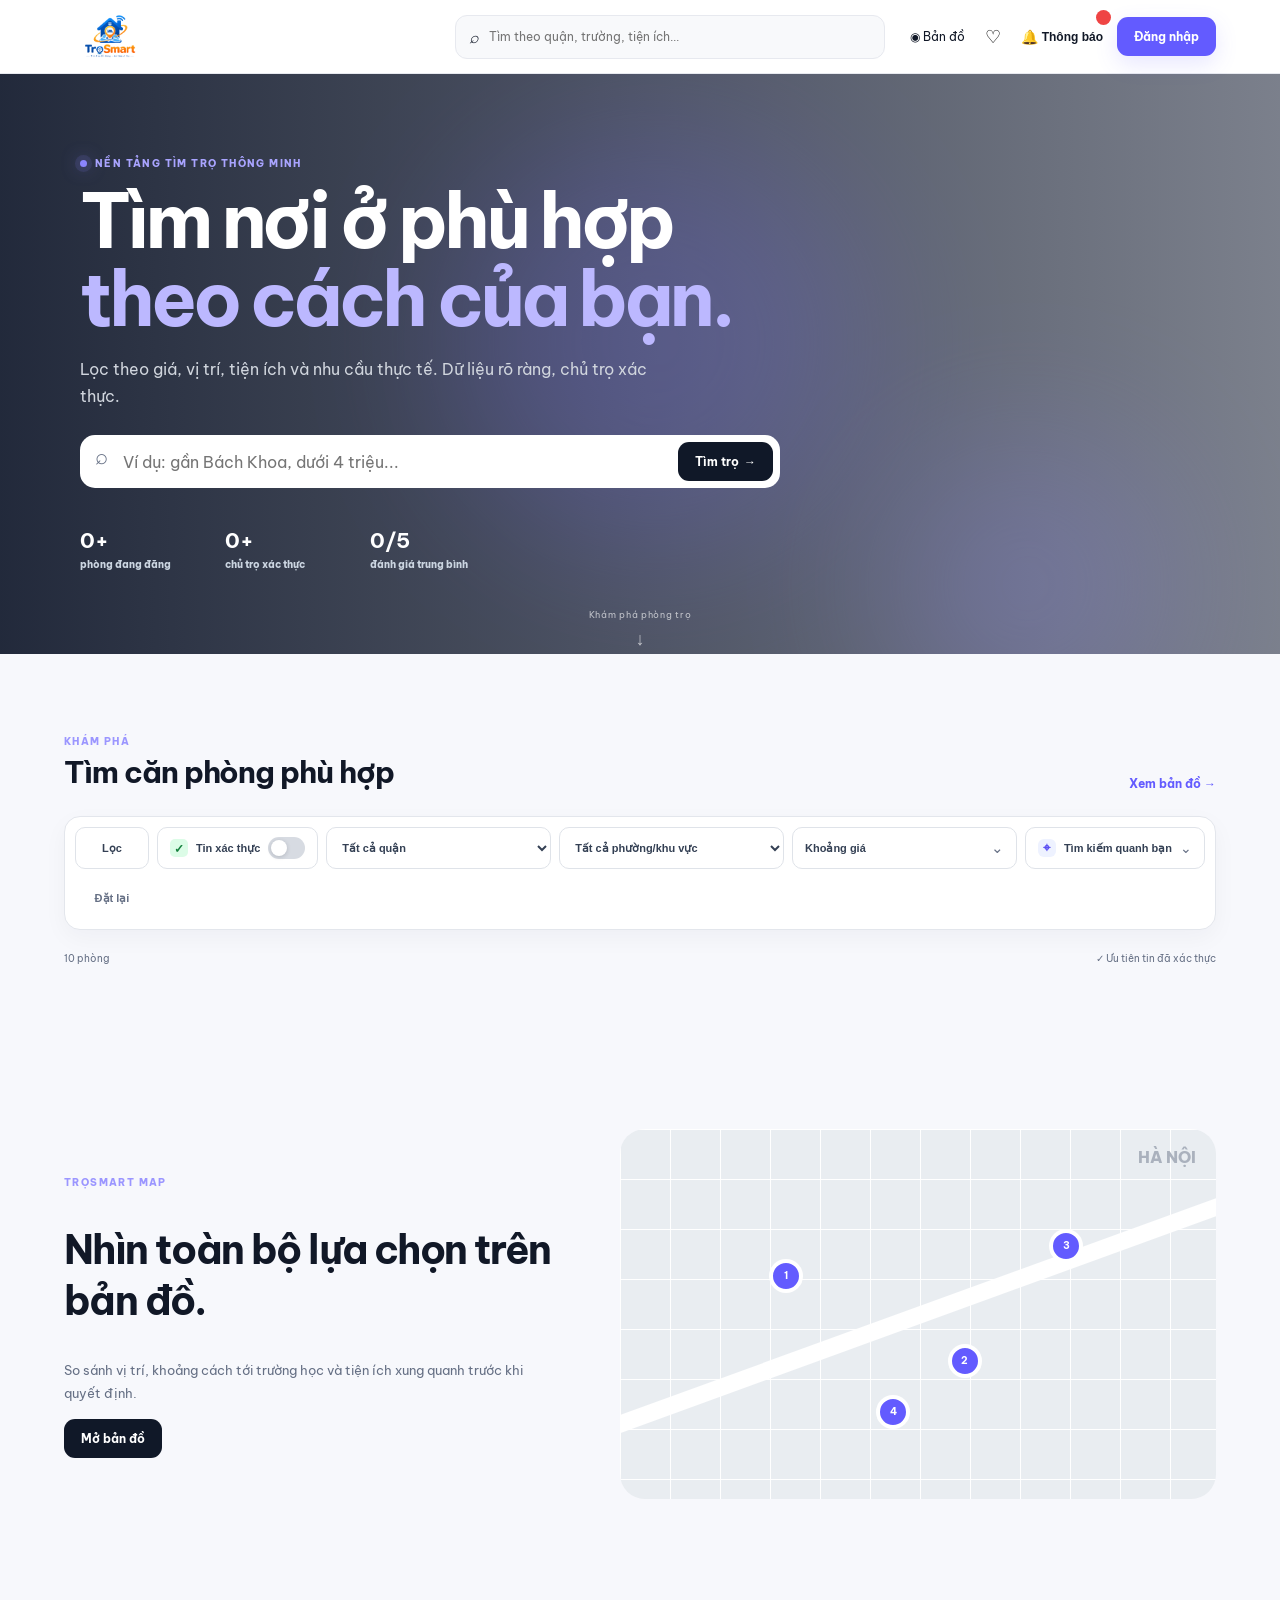
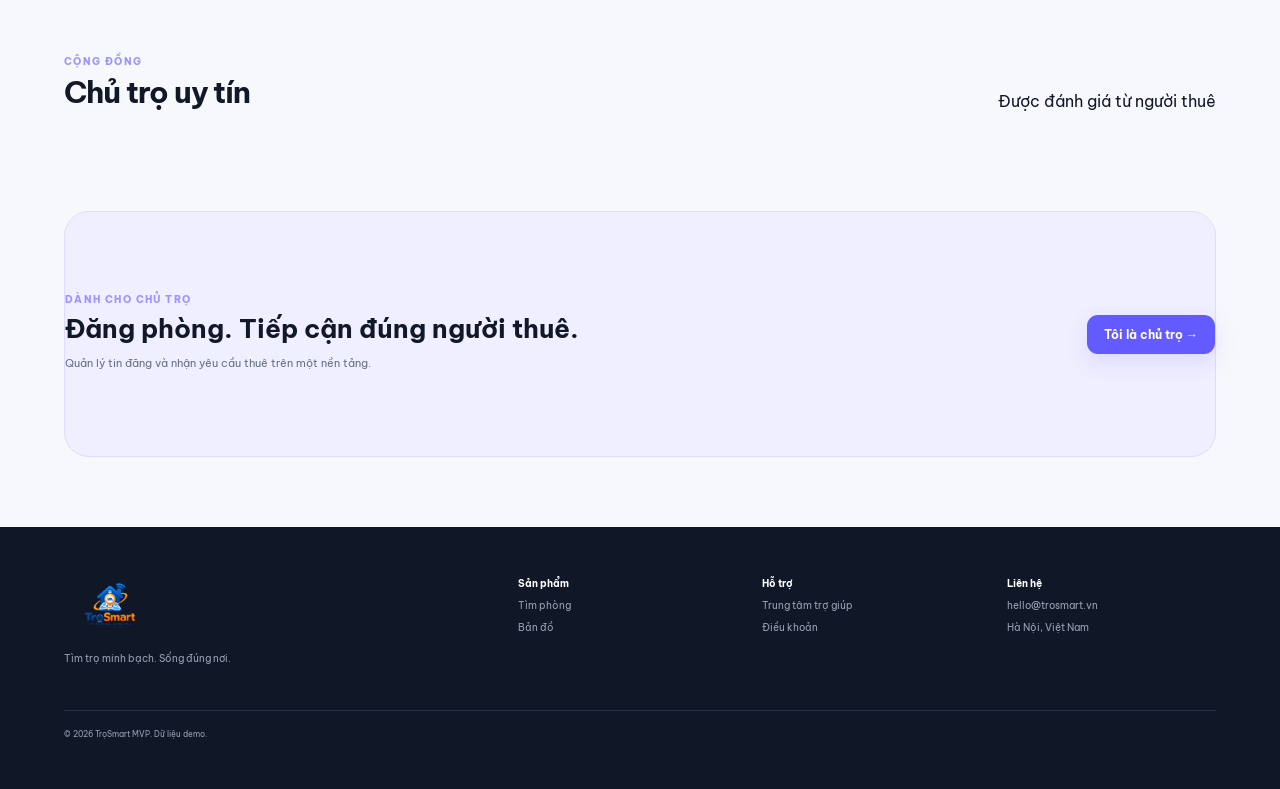
==== commit 7da2b6f7: "updat phase 11" ====
--- a/frontend/index.html
+++ b/frontend/index.html
@@ -10,12 +10,13 @@
     <link href="https://fonts.googleapis.com/css2?family=Be+Vietnam+Pro:wght@400;500;600;700;800&display=swap"
         rel="stylesheet">
     <link rel="stylesheet" href="assets/css/style.css">
+    <link rel="icon" type="image/png" href="assets/images/trosmart-logo-phase11.png">
 </head>
 
 <body data-page="home">
-    <header class="nav"><a class="brand" href="index.html"><b>T</b>Trọ<span>Smart</span></a>
+    <header class="nav"><a class="brand" href="index.html"><img class="brand-logo" src="assets/images/trosmart-logo-phase11.png" alt="TrọSmart"></a>
         <div class="search"><i>⌕</i><input id="search" placeholder="Tìm theo quận, trường, tiện ích..."></div>
-        <nav><a href="pages/map.html">◉ Bản đồ</a><button id="saved">♡</button><button id="notice">♢<em></em></button><a
+        <nav><a href="pages/map.html">◉ Bản đồ</a><button id="saved">♡</button><div id="noticeWrap" class="notice-wrap"><button id="notice" class="notice-button notice-button-text" aria-label="Thông báo"><span class="notice-icon" aria-hidden="true">🔔</span><span>Thông báo</span><em></em></button><div id="noticeMenu" class="notice-menu" hidden></div></div><a
                 class="btn primary" href="pages/login.html">Đăng nhập</a></nav>
     </header>
     <section class="hero">
@@ -95,7 +96,15 @@
                     <h2>Tìm căn phòng phù hợp</h2>
                 </div><a href="pages/map.html">Xem bản đồ →</a>
             </div>
-            <div class="filters"><label>Khu vực<select id="district"><option value="">Tất cả</option></select></label><label>Giá tối đa<select id="price"><option value="">Không giới hạn</option></select></label><label>Loại phòng<select id="type"><option value="">Tất cả</option></select></label><label>Diện tích<select id="area"><option value="">Tất cả</option></select></label><button id="reset">Đặt lại</button></div>
+            <div class="compact-filter-bar" id="compactFilterBar">
+                <button type="button" class="compact-filter-btn filter-main" id="advancedFilterButton">Lọc</button>
+                <label class="compact-verified-toggle"><span class="verified-filter-icon">✓</span><span>Tin xác thực</span><input id="filterVerified" type="checkbox"><span class="toggle-ui"></span></label>
+                <select id="filterDistrict" class="compact-filter-select" aria-label="Quận"><option value="">Tất cả quận</option></select>
+                <select id="filterWard" class="compact-filter-select" aria-label="Phường/khu vực"><option value="">Tất cả phường/khu vực</option></select>
+                <button type="button" id="filterPriceRange" class="compact-filter-price" aria-label="Khoảng giá"><span>Khoảng giá</span><b>⌄</b></button>
+                        <button type="button" id="filterNearby" class="compact-filter-nearby" aria-label="Tìm kiếm quanh bạn"><span class="nearby-filter-icon">⌖</span><span>Tìm kiếm quanh bạn</span><b>⌄</b></button>
+                <button type="button" class="compact-reset-btn" id="compactFilterReset">Đặt lại</button>
+            </div>
             <div class="meta"><span id="count">10 phòng</span><span>✓ Ưu tiên tin đã xác thực</span></div>
             <div class="grid" id="rooms"></div><div class="load-more-wrap" id="loadMoreWrap" hidden><button class="btn outline load-more" id="loadMore">Xem thêm phòng →</button></div>
         </section>
@@ -125,7 +134,7 @@
         </section>
     </main>
     <footer>
-        <div><a class="brand" href="index.html"><b>T</b>Trọ<span>Smart</span></a>
+        <div><a class="brand" href="index.html"><img class="brand-logo" src="assets/images/trosmart-logo-phase11.png" alt="TrọSmart"></a>
             <p>Tìm trọ minh bạch. Sống đúng nơi.</p>
         </div>
         <div><strong>Sản phẩm</strong><a href="#listings">Tìm phòng</a><a href="pages/map.html">Bản đồ</a></div>
--- a/frontend/assets/css/style.css
+++ b/frontend/assets/css/style.css
@@ -1978,6 +1978,150 @@
 
 
 /* =========================================================
+   MAP — FULL LISTING CARDS
+   ========================================================= */
+.map-sidebar {
+    min-width: 0;
+}
+
+.map-list {
+    display: flex;
+    flex-direction: column;
+    gap: 14px;
+    padding-bottom: 12px;
+}
+
+.map-full-card {
+    display: block;
+    width: 100%;
+    margin: 0;
+    padding: 0;
+    border-radius: 18px;
+    overflow: hidden;
+    cursor: pointer;
+}
+
+.map-full-card:hover {
+    transform: translateY(-2px);
+}
+
+.map-full-card .photo {
+    height: 215px;
+}
+
+.map-full-card .body {
+    padding: 15px;
+}
+
+.map-full-card .title {
+    font-size: 13px;
+}
+
+.map-full-card .address {
+    white-space: normal;
+    display: -webkit-box;
+    -webkit-line-clamp: 2;
+    -webkit-box-orient: vertical;
+}
+
+.map-full-card .card-foot {
+    gap: 8px;
+}
+
+.map-card-save {
+    z-index: 2;
+}
+
+.map-empty-list {
+    padding: 40px 18px;
+    text-align: center;
+    color: var(--muted);
+    font-size: 11px;
+    border: 1px dashed #d9dde5;
+    border-radius: 14px;
+}
+
+/* =========================================================
+   FILTERS — MORE PRACTICAL RENTAL CRITERIA
+   ========================================================= */
+.filters-expanded {
+    grid-template-columns: repeat(4, minmax(0, 1fr));
+    row-gap: 12px;
+}
+
+.filters-expanded label {
+    min-width: 0;
+}
+
+.map-filter select {
+    text-overflow: ellipsis;
+}
+
+/* =========================================================
+   LANDLORD VERIFICATION PANEL
+   ========================================================= */
+.landlord-verified-panel,
+.landlord-unverified-panel {
+    display: flex;
+    align-items: flex-start;
+    gap: 10px;
+    margin-top: 16px;
+    padding: 14px;
+    border-radius: 14px;
+}
+
+.landlord-verified-panel {
+    background: linear-gradient(135deg, #ecfdf3, #f4fff8);
+    border: 1px solid #b7ebcf;
+}
+
+.landlord-unverified-panel {
+    background: #f8f9fb;
+    border: 1px solid #e4e7ec;
+}
+
+.landlord-verified-icon,
+.landlord-unverified-panel > span {
+    flex: 0 0 28px;
+    width: 28px;
+    height: 28px;
+    display: flex;
+    align-items: center;
+    justify-content: center;
+    border-radius: 50%;
+    font-weight: 800;
+}
+
+.landlord-verified-icon {
+    background: #12b76a;
+    color: #fff;
+}
+
+.landlord-unverified-panel > span {
+    background: #f2f4f7;
+    color: #667085;
+}
+
+.landlord-verified-panel strong,
+.landlord-unverified-panel strong {
+    display: block;
+    color: #101828;
+    font-size: 11px;
+}
+
+.landlord-verified-panel strong {
+    color: #027a48;
+}
+
+.landlord-verified-panel p,
+.landlord-unverified-panel p {
+    margin: 4px 0 0;
+    color: #667085;
+    font-size: 9px;
+    line-height: 1.5;
+}
+
+/* =========================================================
    ROOM LIST
    ========================================================= */
 
@@ -2628,6 +2772,10 @@
    ========================================================= */
 
 @media (max-width: 900px) {
+
+    .filters-expanded {
+        grid-template-columns: repeat(2, minmax(0, 1fr));
+    }
 
     .map-page {
         grid-template-columns: 1fr;
@@ -3148,3 +3296,340 @@
 @media (max-width: 980px) { .hero-bottom-row { flex-wrap:wrap; } .hero-floating-card { display:none; } }
 @media (max-width: 680px) { .user-hero { min-height:560px; } .hero-bottom-row { display:block; } .modern-stats { justify-content:space-between; gap:14px; } .hero-title-modern { font-size:42px !important; } .hero-search-modern { flex-direction:column; gap:8px; padding:12px !important; } .hero-search-modern .search-icon { display:none; } .hero-search-modern input { width:100%; } .hero-search-modern .btn { width:100%; } .comment-actions { align-items:flex-start; flex-direction:column; } .notice-menu { width:min(330px, calc(100vw - 24px)); right:-24px; } }
 @media (prefers-reduced-motion: reduce) { .hero-grid-lines, .hero-orbit, .floating-one, .floating-two, .hero-search-modern:after { animation:none !important; } }
+\n\n/* =========================================================\n   PHASE 8 — ACCOUNT VERIFICATION + RICH MAP LIST\n   ========================================================= */\n.profile-page-grid { display: grid; grid-template-columns: minmax(0, .95fr) minmax(0, 1.25fr); gap: 18px; }\n.profile-overview-head { display:flex; align-items:center; gap:16px; }\n.profile-big-avatar { width:66px; height:66px; border-radius:20px; display:grid; place-items:center; background:linear-gradient(135deg,var(--p),#8a7dff); color:#fff; font-size:22px; font-weight:800; box-shadow:0 12px 30px rgba(99,91,255,.18); }\n.profile-overview h2 { margin:4px 0 3px; }\n.profile-overview p { margin:0; color:#667085; font-size:12px; }\n.profile-role-badge { display:inline-flex; margin-top:8px; padding:5px 9px; border-radius:999px; background:#f2f4f7; color:#344054; font-size:10px; font-weight:700; }\n.verification-status { margin-top:20px; padding:15px; border:1px solid #e5e7eb; border-radius:14px; background:#f8fafc; display:flex; gap:12px; align-items:flex-start; justify-content:space-between; }\n.verification-status.is-verified { background:#ecfdf3; border-color:#b7ebcd; }\n.verification-status strong { font-size:13px; color:#101828; }\n.verification-status p { margin-top:5px; line-height:1.55; max-width:520px; }\n.verification-status > span { white-space:nowrap; padding:5px 8px; border-radius:999px; background:#fff; color:#667085; font-size:8px; font-weight:800; letter-spacing:.08em; }\n.verification-status.is-verified > span { color:#027a48; background:#dcfae8; }\n.verification-panel .panel-heading { margin-bottom:10px; }\n.verification-mvp-note { padding:5px 8px; border-radius:999px; background:#f4f3ff; color:var(--p); font-size:9px; font-weight:700; }\n.verification-form { display:grid; grid-template-columns:1fr 1fr; gap:12px; margin-top:16px; }\n.verification-form label { display:flex; flex-direction:column; gap:7px; color:#344054; font-size:11px; font-weight:600; }\n.verification-form input { height:42px; padding:0 12px; border:1px solid #d9dde5; border-radius:10px; outline:0; font:inherit; color:#101828; background:#fff; }\n.verification-form input:focus { border-color:#8d87ff; box-shadow:0 0 0 3px rgba(99,91,255,.07); }\n.verification-form button { grid-column:1/-1; justify-self:start; min-width:170px; }\n.verification-note { margin-top:14px; padding:11px 12px; border-left:3px solid #8d87ff; background:#f7f7ff; color:#667085; font-size:10px; line-height:1.5; }\n.verification-note b { color:#027a48; }\n.verified-user-badge { display:inline-flex; align-items:center; margin-left:6px; padding:2px 6px; border-radius:999px; background:#ecfdf3; color:#027a48; font-size:8px; font-style:normal; font-weight:800; vertical-align:middle; white-space:nowrap; }\n\n.map-room-card { display:block; padding:0; overflow:hidden; border-radius:15px; }\n.map-room-image-wrap { position:relative; height:128px; background:#eef1f5; }\n.map-room-image { width:100%; height:100%; display:block; object-fit:cover; }\n.map-room-image-wrap::after { content:''; position:absolute; inset:auto 0 0; height:55%; background:linear-gradient(180deg,transparent,rgba(0,0,0,.35)); pointer-events:none; }\n.map-room-card .map-item-number { position:absolute; z-index:2; top:10px; left:10px; width:28px; height:28px; margin:0; background:#fff; color:var(--p); font-size:10px; box-shadow:0 5px 15px rgba(16,24,40,.14); }\n.map-room-save { position:absolute; z-index:2; top:9px; right:9px; width:31px; height:31px; border:1px solid rgba(255,255,255,.7); border-radius:50%; background:rgba(255,255,255,.92); color:#344054; cursor:pointer; }\n.map-room-content { padding:12px 13px 13px; }\n.map-room-price { color:#5b55e6; font-size:15px; font-weight:800; }\n.map-room-price span { color:#98a2b3; font-size:8px; font-weight:500; }\n.map-room-title { margin-top:5px; display:block; color:#101828; font-size:12px; line-height:1.45; }\n.map-room-meta, .map-room-address { margin-top:5px; color:#667085; font-size:9px; line-height:1.45; }\n.map-room-address { white-space:nowrap; overflow:hidden; text-overflow:ellipsis; }\n.map-room-tags { display:flex; flex-wrap:wrap; gap:5px; margin-top:8px; }\n.map-room-tags span { padding:4px 6px; border-radius:6px; background:#f2f4f7; color:#475467; font-size:8px; }\n.map-room-footer { display:flex; align-items:center; justify-content:space-between; gap:8px; margin-top:11px; padding-top:10px; border-top:1px solid #edf0f4; }\n.map-room-landlord { min-width:0; display:flex; align-items:center; color:#344054; font-size:9px; font-weight:600; white-space:nowrap; overflow:hidden; text-overflow:ellipsis; }\n.map-room-landlord img { width:24px; height:24px; border-radius:50%; margin-right:6px; object-fit:cover; }\n.map-room-footer a { flex:0 0 auto; color:var(--p); font-size:9px; font-weight:700; text-decoration:none; }\n.map-list { gap:11px; padding-bottom:24px; }\n.map-list::-webkit-scrollbar { width:7px; }\n.map-list::-webkit-scrollbar-thumb { background:#d7dbe3; border-radius:99px; }\n@media (max-width: 920px) { .profile-page-grid { grid-template-columns:1fr; } }\n@media (max-width: 560px) { .verification-form { grid-template-columns:1fr; } .verification-form button { grid-column:auto; } }\n
+
+/* =========================================================
+   PHASE 9 — LISTING VERIFICATION
+   ========================================================= */
+.verified.listing-verified { background:#ecfdf3 !important; color:#027a48 !important; border:1px solid #b7ebcd; }
+.verified.listing-unverified { background:#f2f4f7 !important; color:#667085 !important; border:1px solid #e4e7ec; }
+.listing-verification-row { display:flex; align-items:center; justify-content:space-between; gap:12px; margin-top:12px; padding:10px 12px; border-radius:12px; border:1px solid #e4e7ec; background:#f8fafc; }
+.listing-verification-row.is-verified { border-color:#b7ebcd; background:#ecfdf3; }
+.listing-verification-row strong { display:block; font-size:11px; color:#101828; }
+.listing-verification-row.is-verified strong { color:#027a48; }
+.listing-verification-row small { display:block; margin-top:3px; color:#667085; font-size:9px; line-height:1.4; }
+.listing-description { margin:8px 0 0; color:#667085; font-size:10px; line-height:1.5; }
+.room-listing-verification { display:flex; align-items:flex-start; gap:9px; margin-top:12px; padding:12px; border-radius:12px; border:1px solid #d0d5dd; background:#f8fafc; }
+.room-listing-verification.is-verified { border-color:#a7e4bf; background:#ecfdf3; }
+.room-verification-icon { width:22px; height:22px; flex:0 0 22px; display:grid; place-items:center; border-radius:50%; background:#e4e7ec; color:#667085; font-size:12px; font-weight:800; }
+.room-listing-verification.is-verified .room-verification-icon { background:#12b76a; color:#fff; }
+.room-listing-verification strong { display:block; color:#344054; font-size:10px; letter-spacing:.04em; }
+.room-listing-verification.is-verified strong { color:#027a48; }
+.room-listing-verification p { margin:4px 0 0; color:#667085; font-size:9px; line-height:1.45; }
+.room-verify-modal { position:fixed; inset:0; z-index:200; display:grid; place-items:center; padding:20px; background:rgba(16,24,40,.42); backdrop-filter:blur(3px); }
+.room-verify-modal[hidden] { display:none; }
+.room-verify-dialog { width:min(560px, 100%); background:#fff; border-radius:20px; box-shadow:0 24px 70px rgba(16,24,40,.25); padding:22px; }
+.room-verify-head { display:flex; justify-content:space-between; gap:16px; align-items:flex-start; }
+.room-verify-head h3 { margin:4px 0; font-size:20px; }
+.room-verify-head p { margin:0; color:#667085; font-size:11px; line-height:1.5; }
+.room-verify-close { width:34px; height:34px; border:0; border-radius:50%; background:#f2f4f7; color:#475467; font-size:20px; cursor:pointer; }
+.room-verify-form { display:grid; grid-template-columns:1fr 1fr; gap:12px; margin-top:18px; }
+.room-verify-form label { display:flex; flex-direction:column; gap:7px; color:#344054; font-size:10px; font-weight:700; }
+.room-verify-form input, .room-verify-form textarea { width:100%; box-sizing:border-box; padding:10px 11px; border:1px solid #d9dde5; border-radius:10px; outline:0; font:inherit; color:#101828; background:#fff; resize:vertical; }
+.room-verify-form input:focus, .room-verify-form textarea:focus { border-color:#8d87ff; box-shadow:0 0 0 3px rgba(99,91,255,.07); }
+.room-verify-form .field-full, .room-verify-form .verify-confirm { grid-column:1/-1; }
+.verify-confirm { flex-direction:row !important; align-items:center; font-weight:600 !important; }
+.verify-confirm input { width:auto; }
+.room-verify-actions { grid-column:1/-1; display:flex; justify-content:flex-end; gap:8px; margin-top:2px; }
+@media (max-width:680px) { .room-verify-form { grid-template-columns:1fr; } .listing-verification-row { align-items:flex-start; flex-direction:column; } }
+
+
+/* =========================================================
+   PHASE 10 — COMPACT FILTER BAR + ADVANCED FILTER MODAL
+   ========================================================= */
+.compact-filter-bar {
+    display: grid;
+    grid-template-columns: auto auto 1fr 1fr 1fr auto;
+    align-items: center;
+    gap: 8px;
+    padding: 10px;
+    margin-bottom: 18px;
+    background: #fff;
+    border: 1px solid #e3e6ec;
+    border-radius: 16px;
+    box-shadow: 0 8px 24px rgba(16,24,40,.04);
+}
+.compact-filter-btn,
+.compact-reset-btn,
+.compact-filter-select,
+.compact-verified-toggle {
+    height: 42px;
+    border: 1px solid #dfe3e9;
+    border-radius: 10px;
+    background: #fff;
+    color: #344054;
+    font-family: inherit;
+    font-size: 11px;
+    font-weight: 600;
+}
+.compact-filter-btn {
+    min-width: 74px;
+    padding: 0 14px;
+    cursor: pointer;
+}
+.compact-filter-btn:hover,
+.compact-filter-btn.has-active {
+    border-color: #7a6fff;
+    color: #5b4ff3;
+    background: #f8f7ff;
+}
+.filter-active-count {
+    display: inline-grid;
+    place-items: center;
+    min-width: 18px;
+    height: 18px;
+    margin-left: 5px;
+    padding: 0 4px;
+    border-radius: 999px;
+    background: #635bff;
+    color: #fff;
+    font-size: 9px;
+}
+.compact-filter-select {
+    width: 100%;
+    padding: 0 11px;
+    outline: 0;
+    cursor: pointer;
+}
+.compact-filter-select:focus { border-color: #8d87ff; box-shadow: 0 0 0 3px rgba(99,91,255,.07); }
+.compact-reset-btn {
+    border: 0;
+    background: transparent;
+    padding: 0 10px;
+    color: #667085;
+    cursor: pointer;
+}
+.compact-reset-btn:hover { color: #635bff; }
+.compact-verified-toggle {
+    display: inline-flex;
+    align-items: center;
+    gap: 8px;
+    padding: 0 12px;
+    white-space: nowrap;
+    cursor: pointer;
+}
+.compact-verified-toggle input { position: absolute; opacity: 0; pointer-events: none; }
+.toggle-ui {
+    position: relative;
+    width: 37px;
+    height: 22px;
+    flex: 0 0 auto;
+    border-radius: 999px;
+    background: #d7dbe2;
+    transition: .18s ease;
+}
+.toggle-ui::after {
+    content: '';
+    position: absolute;
+    top: 3px;
+    left: 3px;
+    width: 16px;
+    height: 16px;
+    border-radius: 50%;
+    background: #fff;
+    box-shadow: 0 1px 4px rgba(16,24,40,.18);
+    transition: .18s ease;
+}
+.compact-verified-toggle input:checked + .toggle-ui { background: #635bff; }
+.compact-verified-toggle input:checked + .toggle-ui::after { transform: translateX(15px); }
+.filter-state-holder { position: absolute !important; width: 1px !important; height: 1px !important; overflow: hidden !important; clip: rect(0,0,0,0) !important; white-space: nowrap !important; }
+
+.advanced-filter-overlay {
+    position: fixed;
+    inset: 0;
+    z-index: 200;
+    display: grid;
+    place-items: center;
+    padding: 20px;
+    background: rgba(15,23,42,.42);
+    backdrop-filter: blur(2px);
+}
+.advanced-filter-overlay[hidden] { display: none; }
+.advanced-filter-modal {
+    width: min(760px, 100%);
+    max-height: min(82vh, 760px);
+    overflow: auto;
+    background: #fff;
+    border: 1px solid #e4e7ec;
+    border-radius: 22px;
+    box-shadow: 0 30px 80px rgba(16,24,40,.22);
+    padding: 22px;
+}
+.advanced-filter-head { display:flex; align-items:flex-start; justify-content:space-between; gap:16px; padding-bottom:16px; border-bottom:1px solid #eef0f3; }
+.advanced-filter-head small { color:#635bff; font-size:9px; font-weight:800; letter-spacing:.12em; }
+.advanced-filter-head h3 { margin:4px 0 0; font-size:20px; color:#101828; }
+.advanced-filter-close { width:34px; height:34px; border:1px solid #e3e6ec; border-radius:10px; background:#fff; font-size:22px; color:#667085; cursor:pointer; }
+.advanced-filter-grid { display:grid; grid-template-columns:repeat(3, minmax(0,1fr)); gap:14px; padding:18px 0; }
+.advanced-filter-grid label { font-size:10px; font-weight:700; color:#667085; }
+.advanced-filter-grid select { display:block; width:100%; margin-top:6px; height:42px; padding:0 10px; border:1px solid #dfe3e9; border-radius:10px; background:#fff; color:#344054; font-family:inherit; font-size:11px; outline:0; }
+.advanced-filter-grid select:focus { border-color:#8d87ff; box-shadow:0 0 0 3px rgba(99,91,255,.07); }
+.advanced-filter-note { padding:11px 12px; border-radius:10px; background:#f6f7fb; color:#667085; font-size:10px; }
+.advanced-filter-actions { display:flex; align-items:center; justify-content:space-between; gap:10px; margin-top:18px; }
+.advanced-filter-actions > div { display:flex; gap:8px; }
+
+.notice-button-text { display:inline-flex; align-items:center; gap:7px; padding:0 10px; width:auto; min-width:110px; font-size:11px; font-weight:700; }
+.notice-button-text .notice-icon { font-size:15px; line-height:1; }
+
+@media (max-width: 980px) {
+    .compact-filter-bar { grid-template-columns: auto auto 1fr 1fr; }
+    .compact-price-range { grid-column: span 1; }
+    .compact-reset-btn { grid-column: 4; }
+    .advanced-filter-grid { grid-template-columns:repeat(2, minmax(0,1fr)); }
+}
+@media (max-width: 640px) {
+    .compact-filter-bar { grid-template-columns:1fr 1fr; }
+    .compact-filter-btn, .compact-verified-toggle, .compact-filter-select, .compact-reset-btn { width:100%; }
+    .compact-price-range, .compact-reset-btn { grid-column:auto; }
+    .advanced-filter-grid { grid-template-columns:1fr; }
+    .advanced-filter-actions { flex-direction:column; align-items:stretch; }
+    .advanced-filter-actions > div { justify-content:flex-end; }
+}
+
+.verified-filter-icon { display:inline-grid; place-items:center; width:18px; height:18px; border-radius:5px; background:#dcfce7; color:#15803d; font-size:12px; font-weight:800; flex:0 0 auto; }
+
+
+/* =========================================================
+   PHASE 10 REVISION — FILTER UX + NOTIFICATION + MAP ARROWS
+   ========================================================= */
+.notice-button-text { display:inline-flex !important; align-items:center; gap:4px; padding:0 !important; min-width:0 !important; width:auto !important; border:0 !important; background:transparent !important; border-radius:0 !important; font-size:12px !important; font-weight:600 !important; color:#111827 !important; }
+.notice-button-text .notice-icon { font-size:14px !important; }
+.notice-button-text em { top:-7px !important; right:-8px !important; }
+
+.compact-filter-bar { grid-template-columns:auto auto minmax(150px,1fr) minmax(175px,1fr) minmax(150px,1fr) auto; }
+.compact-filter-price { height:42px; width:100%; border:1px solid #dfe3e9; border-radius:10px; background:#fff; color:#344054; display:flex; align-items:center; justify-content:space-between; gap:12px; padding:0 12px; font-family:inherit; font-size:11px; font-weight:600; cursor:pointer; text-align:left; }
+.compact-filter-price:hover { border-color:#8d87ff; box-shadow:0 0 0 3px rgba(99,91,255,.07); }
+.compact-filter-price b { font-size:15px; font-weight:500; color:#667085; }
+
+.price-filter-overlay { position:fixed; inset:0; z-index:260; display:grid; place-items:center; padding:16px; background:rgba(15,23,42,.38); }
+.price-filter-overlay[hidden] { display:none; }
+.price-filter-modal { width:min(520px,100%); background:#fff; border-radius:20px; box-shadow:0 30px 80px rgba(16,24,40,.22); overflow:hidden; }
+.price-filter-head { padding:18px 20px; border-bottom:1px solid #eef0f3; display:flex; align-items:center; justify-content:space-between; }
+.price-filter-head h3 { margin:0; color:#1d2939; font-size:21px; }
+.price-filter-head button { width:36px; height:36px; border:0; background:transparent; font-size:30px; color:#98a2b3; cursor:pointer; }
+.price-range-fields { display:grid; grid-template-columns:1fr 28px 1fr; align-items:end; gap:10px; padding:20px; }
+.price-range-fields label { display:flex; flex-direction:column; gap:7px; font-size:11px; color:#344054; font-weight:700; }
+.price-range-fields input { height:48px; border:1px solid #d0d5dd; border-radius:9px; padding:0 13px; font-size:16px; outline:0; }
+.price-range-fields input:focus { border-color:#635bff; box-shadow:0 0 0 3px rgba(99,91,255,.08); }
+.price-range-fields > span { padding-bottom:12px; text-align:center; font-size:26px; color:#111827; }
+.price-presets { border-top:1px solid #eef0f3; max-height:260px; overflow:auto; }
+.price-preset { width:100%; border:0; background:#fff; padding:14px 20px; display:flex; align-items:center; justify-content:space-between; color:#344054; font-size:14px; cursor:pointer; }
+.price-preset:hover, .price-preset.active { background:#f8fafc; }
+.price-preset i { font-style:normal; color:#c8ccd2; font-size:22px; }
+.price-preset.active i { color:#635bff; }
+.price-filter-actions { display:flex; justify-content:space-between; gap:10px; padding:14px 20px; border-top:1px solid #eef0f3; }
+
+.advanced-filter-modal { width:min(900px,100%); }
+.advanced-filter-head p { margin:6px 0 0; color:#667085; font-size:11px; line-height:1.5; }
+.advanced-filter-grid { grid-template-columns:repeat(3,minmax(0,1fr)); }
+.modal-check { margin-top:6px; min-height:42px; display:flex; align-items:center; gap:8px; padding:0 10px; border:1px solid #dfe3e9; border-radius:10px; background:#fff; color:#344054; font-size:11px; font-weight:500; }
+.modal-check input { accent-color:#635bff; }
+.modal-value-button { margin-top:6px; width:100%; min-height:42px; padding:0 11px; border:1px solid #dfe3e9; border-radius:10px; background:#fff; color:#344054; font-family:inherit; font-size:11px; font-weight:600; text-align:left; cursor:pointer; }
+.modal-value-button:hover { border-color:#8d87ff; }
+
+.map-filter-shell { display:grid; grid-template-columns:28px minmax(0,1fr) 28px; gap:4px; align-items:center; margin-bottom:18px; padding:0 2px; }
+.map-filter-viewport { min-width:0; overflow-x:auto; overflow-y:hidden; scrollbar-width:none; border-radius:16px; }
+.map-filter-viewport::-webkit-scrollbar { display:none; }
+.map-compact-filter-bar { display:flex !important; width:max-content; min-width:max-content; grid-template-columns:none !important; margin:0 !important; gap:8px; padding:10px; }
+.map-compact-filter-bar > * { flex:0 0 auto; }
+.map-compact-filter-bar .compact-filter-select { width:170px; }
+.map-compact-filter-bar .compact-filter-price { width:160px; }
+.map-compact-filter-bar .compact-verified-toggle { width:auto; }
+.map-filter-arrow { width:28px; height:38px; border:1px solid #dfe3e9; border-radius:9px; background:#fff; color:#344054; font-size:18px; line-height:1; cursor:pointer; box-shadow:0 4px 12px rgba(16,24,40,.06); }
+.map-filter-arrow:hover:not(:disabled) { border-color:#8d87ff; color:#635bff; }
+.map-filter-arrow:disabled { opacity:.35; cursor:default; }
+
+@media (max-width:980px) { .compact-filter-bar { grid-template-columns:auto auto 1fr 1fr 1fr auto; } .advanced-filter-grid { grid-template-columns:repeat(2,minmax(0,1fr)); } }
+@media (max-width:640px) { .compact-filter-bar { grid-template-columns:1fr 1fr; } .advanced-filter-grid { grid-template-columns:1fr; } .price-range-fields { grid-template-columns:1fr; } .price-range-fields > span { display:none; } }
+
+/* =========================================================
+   PHASE 11 — TRỌSMART LOGO
+   ========================================================= */
+.brand { display:flex; align-items:center; min-height:48px; }
+.brand-logo { width:92px; height:56px; object-fit:contain; display:block; }
+footer .brand-logo { width:92px; height:56px; }
+@media (max-width: 720px) { .brand-logo { width:80px; height:50px; } }
+
+/* =========================================================
+   PHASE 11 — RADIUS SEARCH / FIXED LOCATION FILTER
+   ========================================================= */
+.compact-filter-nearby {
+    height:42px;
+    width:100%;
+    border:1px solid #dfe3e9;
+    border-radius:10px;
+    background:#fff;
+    color:#344054;
+    display:flex;
+    align-items:center;
+    justify-content:space-between;
+    gap:8px;
+    padding:0 12px;
+    font-family:inherit;
+    font-size:11px;
+    font-weight:600;
+    cursor:pointer;
+    text-align:left;
+    white-space:nowrap;
+    overflow:hidden;
+}
+.compact-filter-nearby:hover,
+.compact-filter-nearby.has-active { border-color:#8d87ff; background:#f8f7ff; color:#5b4ff3; }
+.compact-filter-nearby > span:nth-child(2) { overflow:hidden; text-overflow:ellipsis; }
+.nearby-filter-icon { display:inline-grid; place-items:center; width:18px; height:18px; border-radius:6px; background:#eef2ff; color:#5b4ff3; font-size:13px; flex:0 0 auto; }
+.compact-filter-nearby > b { margin-left:auto; color:#667085; font-size:14px; font-weight:500; flex:0 0 auto; }
+
+.nearby-filter-overlay { position:fixed; inset:0; z-index:270; display:grid; place-items:center; padding:16px; background:rgba(15,23,42,.38); backdrop-filter:blur(2px); }
+.nearby-filter-overlay[hidden] { display:none; }
+.nearby-filter-modal { width:min(720px,100%); max-height:min(86vh,760px); overflow:auto; background:#fff; border:1px solid #e4e7ec; border-radius:22px; box-shadow:0 30px 80px rgba(16,24,40,.22); padding:22px; }
+.nearby-filter-head { display:flex; align-items:flex-start; justify-content:space-between; gap:16px; padding-bottom:16px; border-bottom:1px solid #eef0f3; }
+.nearby-filter-head small { color:#635bff; font-size:9px; font-weight:800; letter-spacing:.12em; }
+.nearby-filter-head h3 { margin:4px 0 0; font-size:22px; color:#101828; }
+.nearby-filter-head p { margin:7px 0 0; color:#667085; font-size:11px; line-height:1.55; max-width:560px; }
+.nearby-filter-section { padding-top:18px; }
+.nearby-filter-section > strong { display:block; margin-bottom:10px; color:#344054; font-size:12px; }
+.nearby-place-grid { display:grid; grid-template-columns:repeat(3,minmax(0,1fr)); gap:10px; }
+.nearby-place-option { position:relative; display:flex; gap:9px; align-items:flex-start; min-height:92px; padding:12px; border:1px solid #e3e6ec; border-radius:14px; background:#fff; color:#344054; text-align:left; cursor:pointer; }
+.nearby-place-option:hover { border-color:#b7b2ff; background:#faf9ff; }
+.nearby-place-option.active { border-color:#635bff; background:#f6f5ff; box-shadow:0 0 0 2px rgba(99,91,255,.08); }
+.nearby-place-icon { display:grid; place-items:center; width:34px; height:34px; border-radius:10px; background:#eef2ff; font-size:16px; flex:0 0 auto; }
+.nearby-place-option b { display:block; font-size:11px; line-height:1.35; color:#101828; }
+.nearby-place-option small { display:block; margin-top:4px; color:#667085; font-size:8px; line-height:1.45; }
+.nearby-place-option i { position:absolute; top:8px; right:9px; display:none; color:#635bff; font-size:14px; font-style:normal; font-weight:800; }
+.nearby-place-option.active i { display:block; }
+.nearby-radius-grid { display:grid; grid-template-columns:repeat(5,minmax(0,1fr)); gap:8px; }
+.nearby-radius-option { height:44px; border:1px solid #e3e6ec; border-radius:11px; background:#fff; color:#344054; font-family:inherit; font-size:11px; font-weight:700; cursor:pointer; }
+.nearby-radius-option:hover { border-color:#b7b2ff; background:#faf9ff; }
+.nearby-radius-option.active { border-color:#635bff; color:#5147de; background:#f1efff; }
+.nearby-filter-summary { margin-top:18px; display:flex; align-items:center; gap:10px; padding:11px 12px; border-radius:12px; background:#f6f7fb; color:#344054; }
+.nearby-summary-icon { display:grid; place-items:center; width:28px; height:28px; border-radius:9px; background:#eef2ff; color:#5b4ff3; flex:0 0 auto; }
+.nearby-filter-summary b { display:block; font-size:10px; }
+.nearby-filter-summary small { display:block; margin-top:3px; color:#667085; font-size:8px; }
+
+.fixed-place-marker-wrap { background:transparent; border:0; }
+.fixed-place-marker { width:34px; height:34px; border-radius:50% 50% 50% 0; transform:rotate(-45deg); display:grid; place-items:center; background:linear-gradient(135deg,#ffb74d,#ff7a00); border:3px solid #fff; box-shadow:0 8px 18px rgba(16,24,40,.28); }
+.fixed-place-marker span { transform:rotate(45deg); font-size:16px; line-height:1; }
+.fixed-place-marker-wrap.is-selected .fixed-place-marker { background:linear-gradient(135deg,#635bff,#4c40d7); box-shadow:0 10px 24px rgba(99,91,255,.35); }
+
+@media (max-width: 980px) {
+    .compact-filter-bar { grid-template-columns:auto auto minmax(145px,1fr) minmax(160px,1fr) minmax(145px,1fr) minmax(180px,1.2fr) auto; }
+    .nearby-place-grid { grid-template-columns:1fr; }
+    .nearby-radius-grid { grid-template-columns:repeat(3,minmax(0,1fr)); }
+}
+@media (max-width: 640px) {
+    .nearby-radius-grid { grid-template-columns:repeat(2,minmax(0,1fr)); }
+}
+
+@media (max-width:980px) {
+  .compact-filter-bar:not(.map-compact-filter-bar) { grid-template-columns:auto auto 1fr 1fr; }
+  .compact-filter-bar:not(.map-compact-filter-bar) .compact-filter-price { grid-column:span 1; }
+  .compact-filter-bar:not(.map-compact-filter-bar) .compact-filter-nearby { grid-column:span 2; }
+  .compact-filter-bar:not(.map-compact-filter-bar) .compact-reset-btn { grid-column:span 1; }
+  .map-compact-filter-bar .compact-filter-nearby { width:210px; }
+}
+@media (max-width:640px) {
+  .compact-filter-bar:not(.map-compact-filter-bar) { grid-template-columns:1fr 1fr; }
+  .compact-filter-bar:not(.map-compact-filter-bar) .compact-filter-nearby,
+  .compact-filter-bar:not(.map-compact-filter-bar) .compact-filter-price,
+  .compact-filter-bar:not(.map-compact-filter-bar) .compact-reset-btn { grid-column:auto; }
+  .map-compact-filter-bar .compact-filter-nearby { width:210px; }
+}
